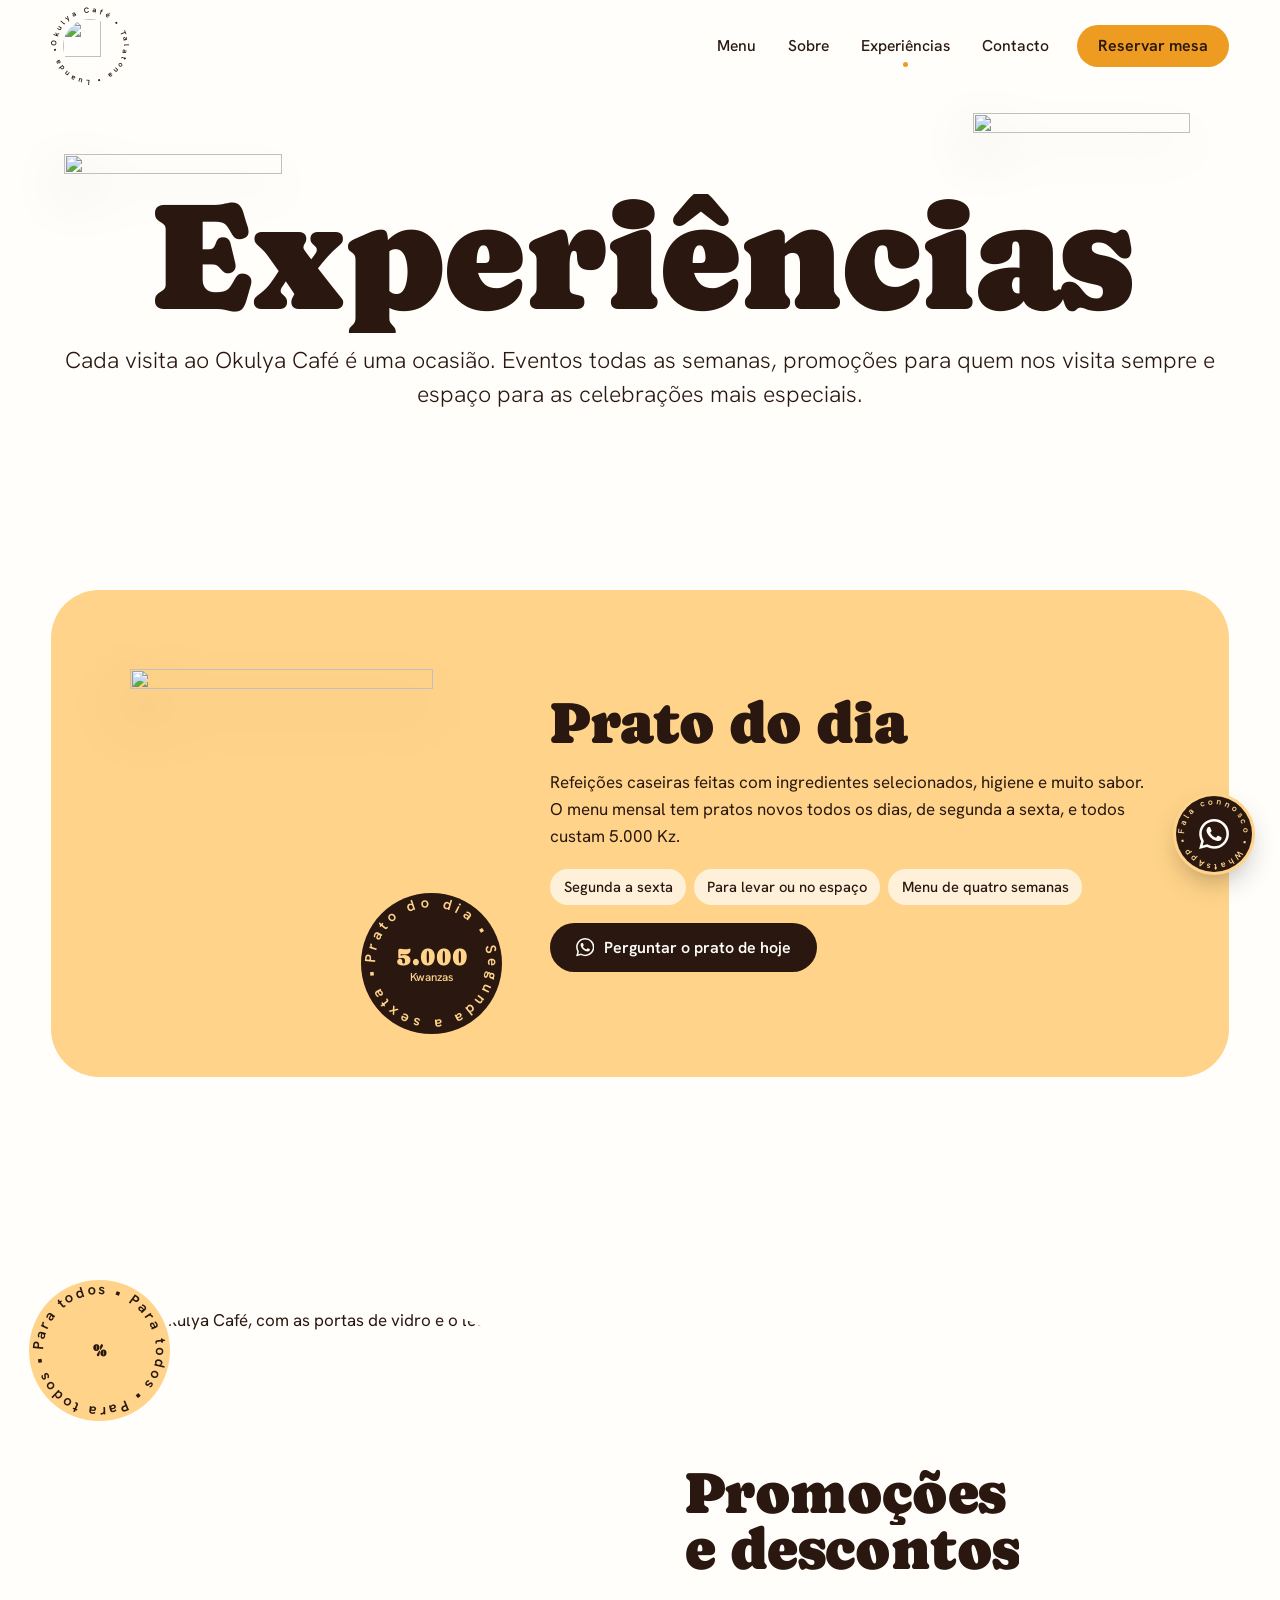
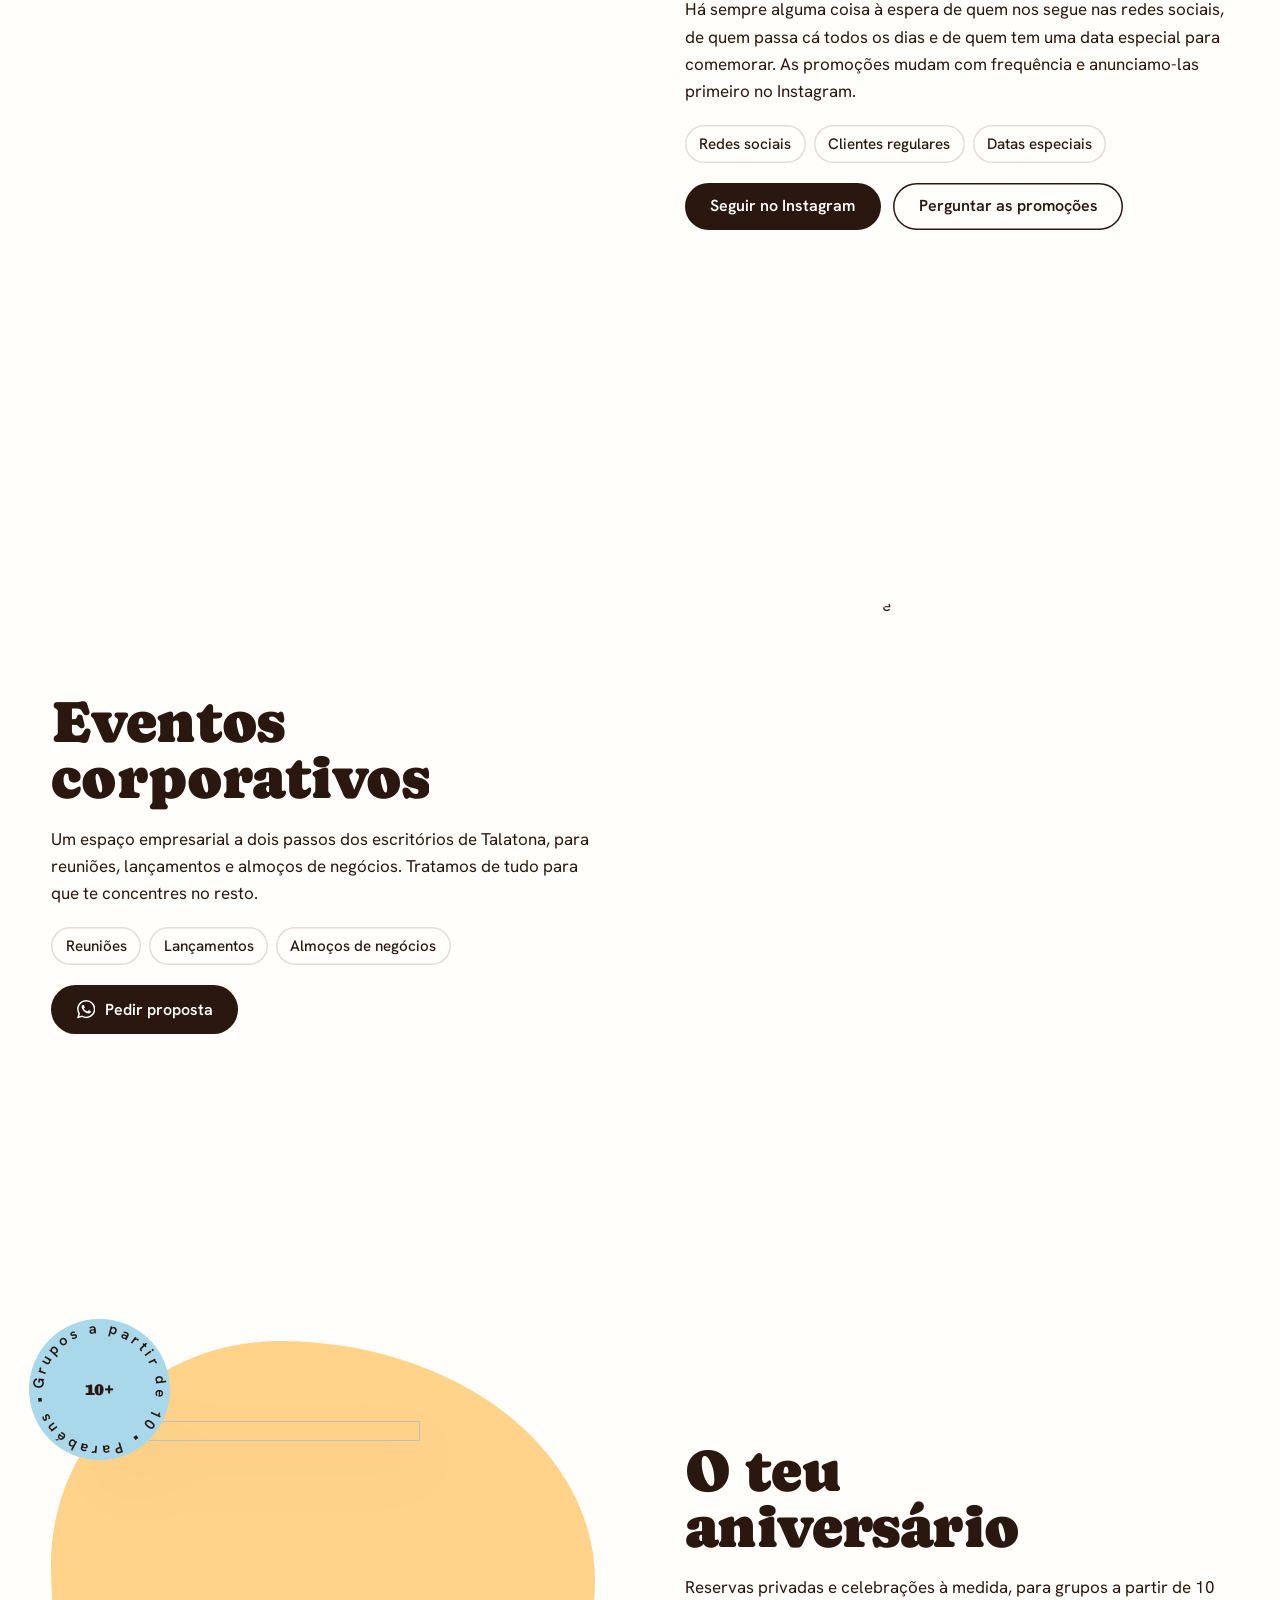
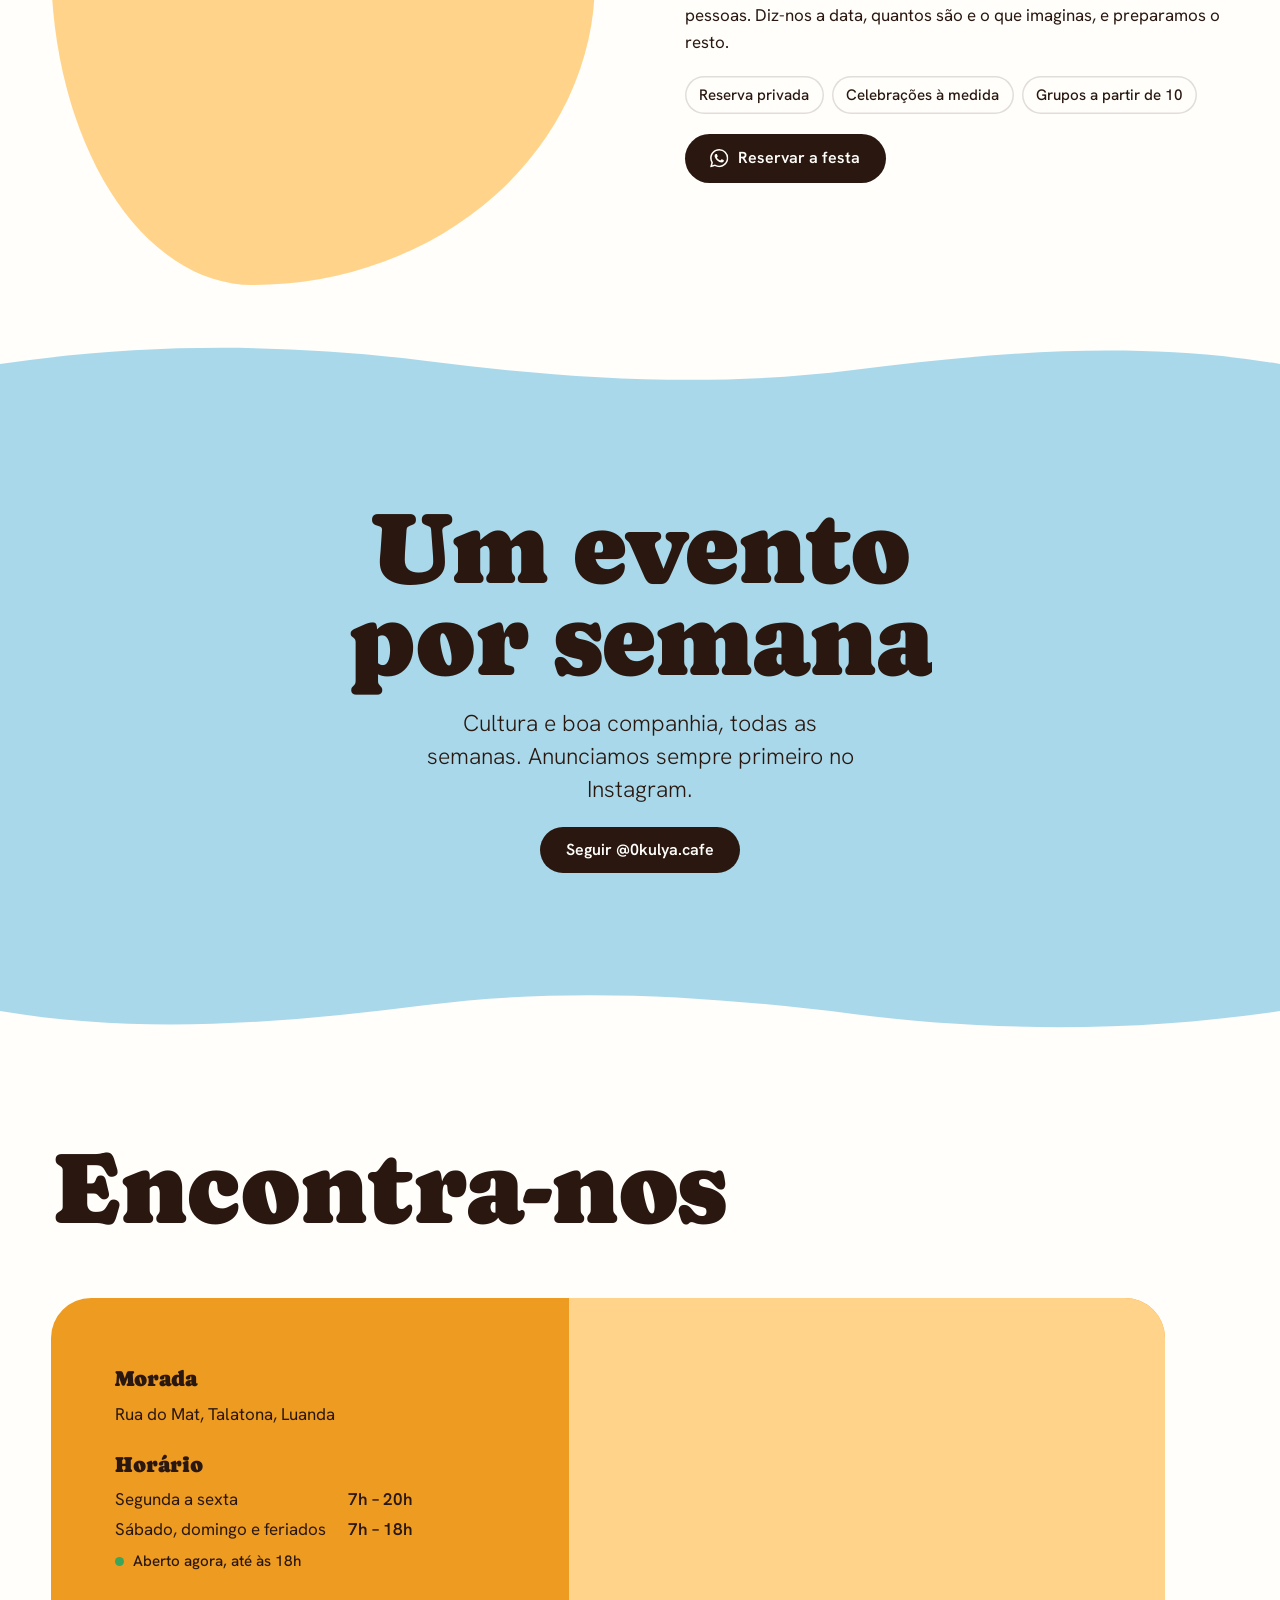
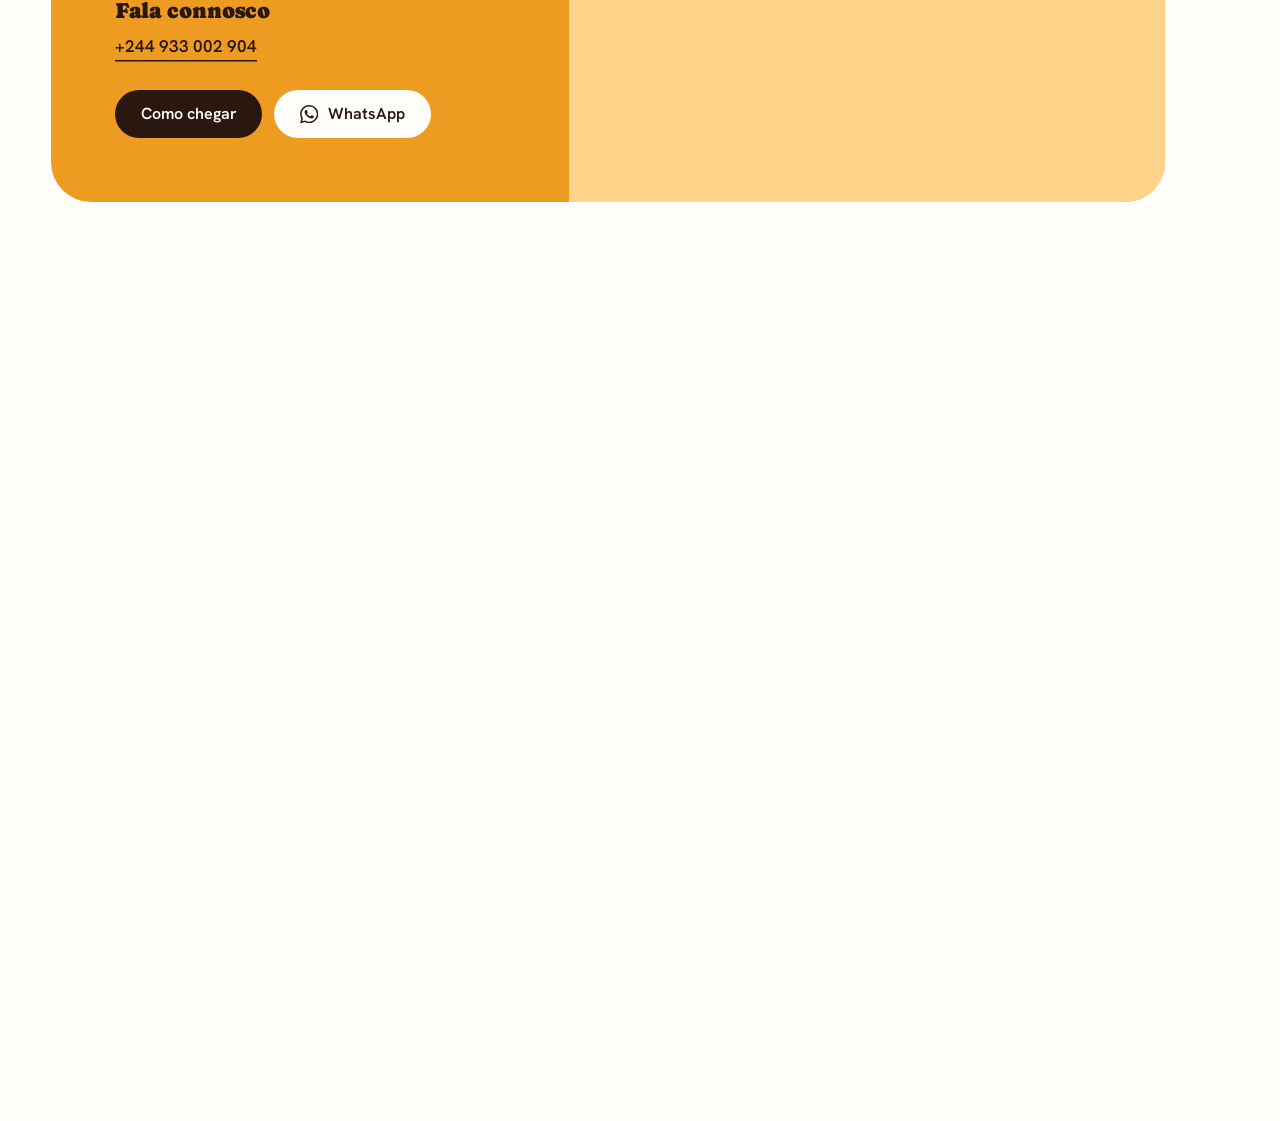
==== okulya/experiencias.html @ 881b5ea3 "Replace the menu with the client's monthly menu Four weeks, Monday to Friday, every dish at 5.000 Kz" ====
<!doctype html>
<html lang="pt-AO">
<head>
  <meta charset="utf-8">
  <meta name="viewport" content="width=device-width, initial-scale=1, viewport-fit=cover">
  <title>Experiências no Okulya Café</title>
  <meta name="description" content="Prato do dia a 5.000 Kz, promoções, eventos corporativos e aniversários para grupos a partir de 10 pessoas no Okulya Café, em Talatona.">
  <meta name="theme-color" content="#EE9B22">
  <meta property="og:type" content="website">
  <meta property="og:title" content="Experiências no Okulya Café">
  <meta property="og:description" content="Prato do dia a 5.000 Kz, promoções, eventos corporativos e aniversários para grupos a partir de 10 pessoas no Okulya Café, em Talatona.">
  <meta property="og:image" content="https://innoweb.agency/okulya/assets/img/logo.webp">
  <link rel="icon" type="image/png" href="/okulya/favicon.png">
  <link rel="apple-touch-icon" href="/okulya/apple-touch-icon.png">
  <link rel="preconnect" href="https://fonts.googleapis.com">
  <link rel="preconnect" href="https://fonts.gstatic.com" crossorigin>
  <link href="https://fonts.googleapis.com/css2?family=Caprasimo&family=Hanken+Grotesk:ital,wght@0,300;0,400;0,500;0,600;1,400&display=swap" rel="stylesheet">
  <link rel="stylesheet" href="/okulya/assets/css/style.css">
  <script>document.documentElement.classList.add('js', 'is-entering');</script>
</head>
<body data-page="experiencias">
  <a class="skip-link" href="#conteudo">Saltar para o conteúdo</a>

  <div class="pt" aria-hidden="true"><img src="/okulya/assets/img/logo.webp" alt="" width="170" height="170"></div>

  <header class="site-header">
    <a class="brand" href="/okulya" aria-label="Okulya Café, página inicial">
      <svg viewBox="0 0 100 100" aria-hidden="true"><defs><path id="ring-brand" d="M50,50 m-43,0 a43,43 0 1,1 86,0 a43,43 0 1,1 -86,0"/></defs><text><textPath href="#ring-brand" textLength="268">Okulya Café • Talatona • Luanda •</textPath></text></svg>
      <img src="/okulya/assets/img/logo.webp" alt="" width="56" height="56">
    </a>
    <nav class="nav" aria-label="Principal">
      <a href="/okulya/menu.html">Menu</a>
      <a href="/okulya/sobre.html">Sobre</a>
      <a href="/okulya/experiencias.html" aria-current="page">Experiências</a>
      <a href="#contacto">Contacto</a>
      <a class="btn btn--ambar" href="https://wa.me/244933002904?text=Ol%C3%A1!%20Gostaria%20de%20reservar%20uma%20mesa%20no%20Okulya%20Caf%C3%A9." target="_blank" rel="noopener">Reservar mesa</a>
    </nav>
    <button class="menu-toggle" type="button" aria-expanded="false" aria-controls="mobile-menu"><span></span><b class="visually-hidden">Abrir menu</b></button>
  </header>

  <div class="mobile-menu" id="mobile-menu">
    <div class="mobile-menu__blob" aria-hidden="true"></div>
    <ul>
      <li><a class="mm-link" href="/okulya/menu.html">Menu</a></li>
      <li><a class="mm-link" href="/okulya/sobre.html">Sobre</a></li>
      <li><a class="mm-link" href="/okulya/experiencias.html" aria-current="page">Experiências</a></li>
      <li><a class="mm-link" href="#contacto">Contacto</a></li>
    </ul>
    <div class="mobile-menu__foot">
      <p>Rua do Mat, Talatona, Luanda</p>
      <p><span class="status" data-status>Aberto todos os dias a partir das 7h</span></p>
      <p><a class="btn" href="https://wa.me/244933002904?text=Ol%C3%A1!%20Gostaria%20de%20reservar%20uma%20mesa%20no%20Okulya%20Caf%C3%A9." target="_blank" rel="noopener">Reservar mesa</a></p>
    </div>
  </div>

  <main id="conteudo">

    <section class="page-hero" aria-labelledby="page-title">
      <img class="page-hero__plate" src="/okulya/assets/img/plate-1.webp" alt="" width="800" height="777" style="left: 5%; top: 30%;">
      <img class="page-hero__plate" src="/okulya/assets/img/plate-4.webp" alt="" width="800" height="761" style="right: 7%; top: 22%;">
      <h1 class="display-xl display-xl--long" id="page-title" data-rise><span class="line-mask"><span>Experiências</span></span></h1>
      <p class="lede" data-hero-item>Cada visita ao Okulya Café é uma ocasião. Eventos todas as semanas, promoções para quem nos visita sempre e espaço para as celebrações mais especiais.</p>
    </section>

    <section class="exp-feature" aria-labelledby="t-prato">
      <div class="wrap">
        <article class="prato" style="margin-bottom: 0">
          <div class="prato__visual">
            <img src="/okulya/assets/img/plate-3.webp" alt="" width="800" height="735" loading="lazy">
            <div class="sticker prato__price" data-pop>
              <svg class="ring" viewBox="0 0 100 100" aria-hidden="true"><defs><path id="ring-prato2" d="M50,50 m-40,0 a40,40 0 1,1 80,0 a40,40 0 1,1 -80,0"/></defs><text><textPath href="#ring-prato2" textLength="248">Prato do dia • Segunda a sexta •</textPath></text></svg>
              <span class="sticker__core">5.000<small>Kwanzas</small></span>
            </div>
          </div>
          <div class="prato__copy">
            <h2 class="display-m" id="t-prato">Prato do dia</h2>
            <p class="prose">Refeições caseiras feitas com ingredientes selecionados, higiene e muito sabor. O menu mensal tem pratos novos todos os dias, de segunda a sexta, e todos custam 5.000 Kz.</p>
            <ul class="prato__facts">
              <li>Segunda a sexta</li>
              <li>Para levar ou no espaço</li>
              <li>Menu de quatro semanas</li>
            </ul>
            <a class="btn" href="https://wa.me/244933002904?text=Ol%C3%A1!%20Qual%20%C3%A9%20o%20prato%20do%20dia%20hoje%3F" target="_blank" rel="noopener">
              <svg viewBox="0 0 24 24" aria-hidden="true" fill="currentColor"><use href="#i-wa"/></svg>
              Perguntar o prato de hoje
            </a>
          </div>
        </article>
      </div>
    </section>

    <div class="wrap">
      <div class="exp-rows">
        <section class="exp-row" id="promocoes" aria-labelledby="t-promo">
          <div class="exp-row__media">
            <div class="shape"><img src="/okulya/assets/img/day-open.webp" alt="Entrada do Okulya Café, com as portas de vidro e o letreiro" width="720" height="1280" loading="lazy"></div>
            <div class="sticker" data-pop>
              <svg class="ring" viewBox="0 0 100 100" aria-hidden="true"><defs><path id="ring-e1" d="M50,50 m-40,0 a40,40 0 1,1 80,0 a40,40 0 1,1 -80,0"/></defs><text><textPath href="#ring-e1" textLength="248">Para todos • Para todos • Para todos •</textPath></text></svg>
              <span class="sticker__core">%</span>
            </div>
          </div>
          <div class="exp-row__copy">
            <h2 class="display-m" id="t-promo" data-rise><span class="line-mask"><span>Promoções</span></span><span class="line-mask"><span>e descontos</span></span></h2>
            <p class="prose">Há sempre alguma coisa à espera de quem nos segue nas redes sociais, de quem passa cá todos os dias e de quem tem uma data especial para comemorar. As promoções mudam com frequência e anunciamo-las primeiro no Instagram.</p>
            <ul class="chips">
              <li>Redes sociais</li>
              <li>Clientes regulares</li>
              <li>Datas especiais</li>
            </ul>
            <div class="hero__actions">
              <a class="btn" href="https://www.instagram.com/0kulya.cafe/" target="_blank" rel="noopener">Seguir no Instagram</a>
              <a class="btn btn--line" href="https://wa.me/244933002904?text=Ol%C3%A1!%20Que%20promo%C3%A7%C3%B5es%20t%C3%AAm%20esta%20semana%3F" target="_blank" rel="noopener">Perguntar as promoções</a>
            </div>
          </div>
        </section>

        <section class="exp-row" id="corporativos" aria-labelledby="t-corp">
          <div class="exp-row__media">
            <div class="shape"><img src="/okulya/assets/img/parede-okulya.webp" alt="A parede do Okulya Café" width="1920" height="1080" loading="lazy"></div>
          </div>
          <div class="exp-row__copy">
            <h2 class="display-m" id="t-corp" data-rise><span class="line-mask"><span>Eventos</span></span><span class="line-mask"><span>corporativos</span></span></h2>
            <p class="prose">Um espaço empresarial a dois passos dos escritórios de Talatona, para reuniões, lançamentos e almoços de negócios. Tratamos de tudo para que te concentres no resto.</p>
            <ul class="chips">
              <li>Reuniões</li>
              <li>Lançamentos</li>
              <li>Almoços de negócios</li>
            </ul>
            <a class="btn" href="https://wa.me/244933002904?text=Ol%C3%A1!%20Gostaria%20de%20pedir%20uma%20proposta%20para%20um%20evento%20corporativo%20no%20Okulya%20Caf%C3%A9." target="_blank" rel="noopener">
              <svg viewBox="0 0 24 24" aria-hidden="true" fill="currentColor"><use href="#i-wa"/></svg>
              Pedir proposta
            </a>
          </div>
        </section>

        <section class="exp-row" id="aniversarios" aria-labelledby="t-aniv">
          <div class="exp-row__media">
            <div class="shape shape--plate"><img src="/okulya/assets/img/plate-4.webp" alt="" width="800" height="761" loading="lazy"></div>
            <div class="sticker" data-pop style="--bg: var(--ceu)">
              <svg class="ring" viewBox="0 0 100 100" aria-hidden="true"><defs><path id="ring-e3" d="M50,50 m-40,0 a40,40 0 1,1 80,0 a40,40 0 1,1 -80,0"/></defs><text><textPath href="#ring-e3" textLength="248">Grupos a partir de 10 • Parabéns •</textPath></text></svg>
              <span class="sticker__core">10+</span>
            </div>
          </div>
          <div class="exp-row__copy">
            <h2 class="display-m" id="t-aniv" data-rise><span class="line-mask"><span>O teu</span></span><span class="line-mask"><span>aniversário</span></span></h2>
            <p class="prose">Reservas privadas e celebrações à medida, para grupos a partir de 10 pessoas. Diz-nos a data, quantos são e o que imaginas, e preparamos o resto.</p>
            <ul class="chips">
              <li>Reserva privada</li>
              <li>Celebrações à medida</li>
              <li>Grupos a partir de 10</li>
            </ul>
            <a class="btn" href="https://wa.me/244933002904?text=Ol%C3%A1!%20Gostaria%20de%20celebrar%20o%20meu%20anivers%C3%A1rio%20no%20Okulya%20Caf%C3%A9." target="_blank" rel="noopener">
              <svg viewBox="0 0 24 24" aria-hidden="true" fill="currentColor"><use href="#i-wa"/></svg>
              Reservar a festa
            </a>
          </div>
        </section>
      </div>
    </div>

    <section class="weekly wavy" aria-labelledby="t-weekly">
      <div class="wrap">
        <h2 class="display-l" id="t-weekly" data-rise><span class="line-mask"><span>Um evento</span></span><span class="line-mask"><span>por semana</span></span></h2>
        <p class="lede">Cultura e boa companhia, todas as semanas. Anunciamos sempre primeiro no Instagram.</p>
        <a class="btn" href="https://www.instagram.com/0kulya.cafe/" target="_blank" rel="noopener">Seguir @0kulya.cafe</a>
      </div>
    </section>

    <!-- ============ VISIT ============ -->
    <section class="visit" id="contacto" aria-labelledby="visit-title">
      <div class="wrap">
        <h2 class="display-l" id="visit-title" data-rise style="margin-bottom: clamp(32px, 5vw, 64px)"><span class="line-mask"><span>Encontra-nos</span></span></h2>
        <div class="visit__card">
          <div class="visit__info">
            <dl>
              <div>
                <dt>Morada</dt>
                <dd>Rua do Mat, Talatona, Luanda</dd>
              </div>
              <div>
                <dt>Horário</dt>
                <dd class="hours"><span>Segunda a sexta</span><span>7h – 20h</span><span>Sábado, domingo e feriados</span><span>7h – 18h</span></dd>
                <dd><span class="status" data-status>Aberto todos os dias a partir das 7h</span></dd>
              </div>
              <div>
                <dt>Fala connosco</dt>
                <dd><a class="link" href="tel:+244933002904">+244 933 002 904</a></dd>
              </div>
            </dl>
            <div class="visit__actions">
              <a class="btn" href="https://www.google.com/maps/dir/?api=1&amp;destination=-8.9171841,13.1995378" target="_blank" rel="noopener">Como chegar</a>
              <a class="btn btn--light" href="https://wa.me/244933002904?text=Ol%C3%A1!%20Gostaria%20de%20saber%20mais%20sobre%20o%20Okulya%20Caf%C3%A9." target="_blank" rel="noopener">
                <svg viewBox="0 0 24 24" aria-hidden="true" fill="currentColor"><use href="#i-wa"/></svg>
                WhatsApp
              </a>
            </div>
          </div>
          <div class="visit__map">
            <iframe title="Mapa com a localização do Okulya Café em Talatona" src="https://maps.google.com/maps?q=-8.9171841,13.1995378&amp;z=16&amp;output=embed" loading="lazy" referrerpolicy="no-referrer-when-downgrade"></iframe>
          </div>
          <a class="visit__tab" href="https://www.google.com/maps/dir/?api=1&amp;destination=-8.9171841,13.1995378" target="_blank" rel="noopener">Como chegar</a>
        </div>
      </div>
    </section>

  </main>

  <footer class="site-footer">
    <div class="wrap">
      <div class="footer__grid">
        <h2>Passa hoje por cá.</h2>
        <div>
          <h3>Visita</h3>
          <ul>
            <li>Rua do Mat, Talatona, Luanda</li>
            <li>Seg. a sex. 7h – 20h</li>
            <li>Sáb., dom. e feriados 7h – 18h</li>
          </ul>
        </div>
        <div>
          <h3>Fala connosco</h3>
          <ul>
            <li><a href="https://wa.me/244933002904" target="_blank" rel="noopener">WhatsApp</a></li>
            <li><a href="tel:+244933002904">+244 933 002 904</a></li>
          </ul>
        </div>
        <div>
          <h3>Segue</h3>
          <ul>
            <li><a href="https://www.instagram.com/0kulya.cafe/" target="_blank" rel="noopener">Instagram</a></li>
            <li><a href="https://www.facebook.com/profile.php?id=100083340589429" target="_blank" rel="noopener">Facebook</a></li>
            <li><a href="https://www.tiktok.com/@0kulya.cafe" target="_blank" rel="noopener">TikTok</a></li>
            <li><a href="https://www.linkedin.com/company/okulya" target="_blank" rel="noopener">LinkedIn</a></li>
            <li><a href="https://www.tripadvisor.co.uk/Restaurant_Review-g293763-d33320831-Reviews-Okulya_Cafe-Luanda_Luanda_Province.html" target="_blank" rel="noopener">TripAdvisor</a></li>
          </ul>
        </div>
      </div>
      <div class="footer__legal">
        <span>© <span data-year>2026</span> Okulya Café, Talatona, Luanda</span>
        <a class="footer__credit" href="https://innoweb.agency" target="_blank" rel="noopener">Made by Innoweb Agency Solutions</a>
        <span class="footer__links"><a href="/okulya/menu.html">Menu</a><a href="/okulya/sobre.html">Sobre</a><a href="/okulya/experiencias.html">Experiências</a></span>
      </div>
    </div>
    <p class="footer__word" aria-hidden="true">okulya</p>
  </footer>

  <a class="sticker wa" href="https://wa.me/244933002904?text=Ol%C3%A1!%20Gostaria%20de%20saber%20mais%20sobre%20o%20Okulya%20Caf%C3%A9." target="_blank" rel="noopener" aria-label="Fala connosco no WhatsApp">
    <svg class="ring" viewBox="0 0 100 100" aria-hidden="true"><defs><path id="ring-wa" d="M50,50 m-39,0 a39,39 0 1,1 78,0 a39,39 0 1,1 -78,0"/></defs><text><textPath href="#ring-wa" textLength="240">Fala connosco • WhatsApp •</textPath></text></svg>
    <svg class="wa__icon" viewBox="0 0 24 24" aria-hidden="true"><use href="#i-wa"/></svg>
  </a>

  <svg width="0" height="0" style="position:absolute" aria-hidden="true">
    <symbol id="i-wa" viewBox="0 0 24 24"><path d="M17.472 14.382c-.297-.149-1.758-.867-2.03-.967-.273-.099-.471-.148-.67.15-.197.297-.767.966-.94 1.164-.173.199-.347.223-.644.075-.297-.15-1.255-.463-2.39-1.475-.883-.788-1.48-1.761-1.653-2.059-.173-.297-.018-.458.13-.606.134-.133.298-.347.446-.52.149-.174.198-.298.298-.497.099-.198.05-.371-.025-.52-.075-.149-.669-1.612-.916-2.207-.242-.579-.487-.5-.669-.51-.173-.008-.371-.01-.57-.01-.198 0-.52.074-.792.372-.272.297-1.04 1.016-1.04 2.479 0 1.462 1.065 2.875 1.213 3.074.149.198 2.096 3.2 5.077 4.487.709.306 1.262.489 1.694.625.712.227 1.36.195 1.871.118.571-.085 1.758-.719 2.006-1.413.248-.694.248-1.289.173-1.413-.074-.124-.272-.198-.57-.347m-5.421 7.403h-.004a9.87 9.87 0 0 1-5.031-1.378l-.361-.214-3.741.982.998-3.648-.235-.374a9.86 9.86 0 0 1-1.51-5.26c.001-5.45 4.436-9.884 9.888-9.884 2.64 0 5.122 1.03 6.988 2.898a9.825 9.825 0 0 1 2.893 6.994c-.003 5.45-4.437 9.884-9.885 9.884m8.413-18.297A11.815 11.815 0 0 0 12.05 0C5.495 0 .16 5.335.157 11.892c0 2.096.547 4.142 1.588 5.945L.057 24l6.305-1.654a11.882 11.882 0 0 0 5.683 1.448h.005c6.554 0 11.89-5.335 11.893-11.893a11.821 11.821 0 0 0-3.48-8.413z"/></symbol>
  </svg>

  <script src="/okulya/assets/vendor/gsap.min.js" defer></script>
  <script src="/okulya/assets/vendor/ScrollTrigger.min.js" defer></script>
  <script src="/okulya/assets/js/main.js" defer></script>
</body>
</html>
---- okulya/assets/css/style.css ----
/* ==========================================================================
   Okulya Café
   Base: calm, white, airy (the elegant half).
   Loud moments are confined to stickers, the menu marquee and the Instagram fan.
   ========================================================================== */

:root {
  --cal: #FFFEFB;         /* whitewash walls */
  --cafe: #2A1810;        /* espresso, logo lettering */
  --cafe-soft: #5E4A3B;   /* secondary text */
  --ambar: #EE9B22;       /* the logo swoosh */
  --mel: #FFD48A;         /* honey */
  --ceu: #A9D8EA;         /* Luanda sky, the café's window frames */
  --line: rgba(42, 24, 16, .14);

  --font-display: "Caprasimo", "Cooper Black", Georgia, serif;
  --font-body: "Hanken Grotesk", system-ui, -apple-system, "Segoe UI", sans-serif;

  --ease: cubic-bezier(.22, 1, .36, 1);
  --ease-back: cubic-bezier(.34, 1.56, .64, 1);

  --gutter: clamp(16px, 4vw, 56px);
  --max: 1320px;
  --header-h: 92px;

  --scallop: polygon(100.0% 50.0%,98.9% 52.7%,96.2% 55.2%,93.4% 57.4%,91.9% 59.6%,92.3% 62.2%,93.9% 65.4%,95.2% 68.7%,95.0% 71.7%,92.9% 73.7%,89.4% 74.7%,85.9% 75.5%,83.6% 76.8%,82.8% 79.3%,82.9% 82.9%,82.6% 86.5%,81.2% 89.1%,78.3% 89.9%,74.7% 89.4%,71.3% 88.5%,68.7% 88.7%,66.8% 90.7%,65.4% 93.9%,63.6% 97.1%,61.1% 98.7%,58.2% 98.3%,55.2% 96.2%,52.5% 94.0%,50.0% 93.0%,47.5% 94.0%,44.8% 96.2%,41.8% 98.3%,38.9% 98.7%,36.4% 97.1%,34.6% 93.9%,33.2% 90.7%,31.3% 88.7%,28.7% 88.5%,25.3% 89.4%,21.7% 89.9%,18.8% 89.1%,17.4% 86.5%,17.1% 82.9%,17.2% 79.3%,16.4% 76.8%,14.1% 75.5%,10.6% 74.7%,7.1% 73.7%,5.0% 71.7%,4.8% 68.7%,6.1% 65.4%,7.7% 62.2%,8.1% 59.6%,6.6% 57.4%,3.8% 55.2%,1.1% 52.7%,0.0% 50.0%,1.1% 47.3%,3.8% 44.8%,6.6% 42.6%,8.1% 40.4%,7.7% 37.8%,6.1% 34.6%,4.8% 31.3%,5.0% 28.3%,7.1% 26.3%,10.6% 25.3%,14.1% 24.5%,16.4% 23.2%,17.2% 20.7%,17.1% 17.1%,17.4% 13.5%,18.8% 10.9%,21.7% 10.1%,25.3% 10.6%,28.7% 11.5%,31.3% 11.3%,33.2% 9.3%,34.6% 6.1%,36.4% 2.9%,38.9% 1.3%,41.8% 1.7%,44.8% 3.8%,47.5% 6.0%,50.0% 7.0%,52.5% 6.0%,55.2% 3.8%,58.2% 1.7%,61.1% 1.3%,63.6% 2.9%,65.4% 6.1%,66.8% 9.3%,68.7% 11.3%,71.3% 11.5%,74.7% 10.6%,78.3% 10.1%,81.2% 10.9%,82.6% 13.5%,82.9% 17.1%,82.8% 20.7%,83.6% 23.2%,85.9% 24.5%,89.4% 25.3%,92.9% 26.3%,95.0% 28.3%,95.2% 31.3%,93.9% 34.6%,92.3% 37.8%,91.9% 40.4%,93.4% 42.6%,96.2% 44.8%,98.9% 47.3%);
  --wave: url("data:image/svg+xml,%3Csvg xmlns='http://www.w3.org/2000/svg' viewBox='0 0 1440 64' preserveAspectRatio='none'%3E%3Cpath d='M0 32C160 4 320 4 480 28s320 36 480 12 320-40 480-8V64H0Z'/%3E%3C/svg%3E");
}

/* ---------- reset ---------- */
*, *::before, *::after { box-sizing: border-box; }
html { -webkit-text-size-adjust: 100%; text-size-adjust: 100%; }
body {
  margin: 0;
  background: var(--cal);
  color: var(--cafe);
  font-family: var(--font-body);
  font-size: 1.0625rem;
  line-height: 1.6;
  -webkit-font-smoothing: antialiased;
  overflow-x: clip;
}
img, svg, video, iframe { display: block; max-width: 100%; }
img { height: auto; }
a { color: inherit; }
button { font: inherit; color: inherit; background: none; border: 0; padding: 0; cursor: pointer; }
h1, h2, h3, h4 { margin: 0; font-family: var(--font-display); font-weight: 400; line-height: 1; letter-spacing: -.01em; }
p { margin: 0; }
ul, ol { margin: 0; padding: 0; list-style: none; }
:focus-visible { outline: 3px solid var(--ambar); outline-offset: 3px; border-radius: 6px; }
.visually-hidden {
  position: absolute !important; width: 1px; height: 1px; padding: 0; margin: -1px;
  overflow: hidden; clip: rect(0 0 0 0); white-space: nowrap; border: 0;
}
.skip-link {
  position: fixed; left: 16px; top: -60px; z-index: 2000;
  background: var(--cafe); color: var(--cal); padding: 10px 16px; border-radius: 999px;
  text-decoration: none; transition: top .2s;
}
.skip-link:focus { top: 16px; }

.wrap { width: 100%; max-width: var(--max); margin-inline: auto; padding-inline: var(--gutter); }

/* ---------- type ---------- */
.display-xl { font-size: clamp(4.5rem, 15vw, 15rem); line-height: .82; }
.display-l  { font-size: clamp(3rem, 8vw, 7rem); line-height: .9; }
.display-m  { font-size: clamp(2.25rem, 4.6vw, 4rem); line-height: .95; }
.display-s  { font-size: clamp(1.6rem, 2.4vw, 2.1rem); line-height: 1.05; }
.lede { font-size: clamp(1.2rem, 1.8vw, 1.45rem); line-height: 1.45; font-weight: 300; max-width: 34ch; }
.muted { color: var(--cafe-soft); }
.prose { max-width: 60ch; }
.prose p + p { margin-top: 1em; }
.prose strong { font-weight: 600; }

/* Soquendo-style two-tone caption: a light line over a dark line */
.duo { display: grid; gap: .1em; font-size: clamp(1.35rem, 2vw, 1.75rem); line-height: 1.1; }
.duo .light { font-family: var(--font-body); font-weight: 300; color: rgba(42, 24, 16, .5); }
.duo .dark { font-family: var(--font-display); font-size: 1.7em; line-height: .95; }

/* split-line reveal: lines rise out of a mask */
.line-mask { display: block; overflow: hidden; padding-bottom: .08em; margin-bottom: -.08em; }
.line-mask > span { display: block; will-change: transform; }

/* ---------- buttons & links ---------- */
.btn {
  --bg: var(--cafe); --fg: var(--cal);
  display: inline-flex; align-items: center; gap: .6em;
  padding: .95em 1.6em; border-radius: 999px;
  background: var(--bg); color: var(--fg);
  font-weight: 600; font-size: 1rem; line-height: 1; text-decoration: none;
  transition: transform .35s var(--ease-back), background-color .25s, color .25s;
}
.btn:hover { transform: translateY(-2px) scale(1.03); }
.btn:active { transform: scale(.98); }
.btn svg { width: 1.15em; height: 1.15em; flex: none; }
.btn--ambar { --bg: var(--ambar); --fg: var(--cafe); }
.btn--line { --bg: transparent; --fg: var(--cafe); box-shadow: inset 0 0 0 1.5px currentColor; }
.btn--light { --bg: var(--cal); --fg: var(--cafe); }

.link {
  display: inline-flex; align-items: center; gap: .4em;
  font-weight: 600; text-decoration: none;
  background: linear-gradient(currentColor, currentColor) 0 100% / 100% 1.5px no-repeat;
  padding-bottom: 2px; transition: background-size .35s var(--ease);
}
.link:hover { background-size: 0 1.5px; background-position: 100% 100%; }

/* ---------- open-now status ---------- */
.status { display: inline-flex; align-items: center; gap: .55em; font-size: .95rem; font-weight: 500; }
.status::before {
  content: ""; width: .6em; height: .6em; border-radius: 50%; background: #9A8F86; flex: none;
}
.status.is-open::before { background: #3BA55C; box-shadow: 0 0 0 0 rgba(59, 165, 92, .5); animation: ping 2.2s infinite; }
@keyframes ping { 70% { box-shadow: 0 0 0 .6em rgba(59, 165, 92, 0); } 100% { box-shadow: 0 0 0 0 rgba(59, 165, 92, 0); } }

/* ==========================================================================
   Page transition (circle wipe in amber, the logo in the middle)
   ========================================================================== */
.pt {
  position: fixed; inset: 0; z-index: 1500; pointer-events: none;
  background: var(--ambar);
  display: grid; place-items: center;
  clip-path: circle(0% at var(--x, 50%) var(--y, 50%));
}
.pt img { width: clamp(110px, 16vw, 170px); border-radius: 50%; }
html.is-entering .pt { animation: pt-out .9s .25s var(--ease) both; }
html.is-entering .pt img { animation: pt-logo .9s .1s var(--ease) both; }
html.is-leaving .pt { pointer-events: all; clip-path: circle(150% at var(--x, 50%) var(--y, 50%)); transition: clip-path .7s cubic-bezier(.65, 0, .35, 1); }
@keyframes pt-out { from { clip-path: circle(150% at 50% 50%); } to { clip-path: circle(0% at 50% 50%); } }
@keyframes pt-logo { from { transform: scale(1); } to { transform: scale(.6) rotate(-20deg); opacity: 0; } }

/* ==========================================================================
   Custom cursor (Bon Bouquet's dot + ring)
   ========================================================================== */
.cursor { display: none; }
@media (hover: hover) and (pointer: fine) {
  html.has-cursor, html.has-cursor a, html.has-cursor button { cursor: none; }
  html.has-cursor iframe { cursor: auto; }
  .has-cursor .cursor { display: block; position: fixed; left: 0; top: 0; z-index: 1400; pointer-events: none; }
  .cursor__dot, .cursor__ring {
    position: fixed; left: 0; top: 0; border-radius: 50%; translate: -50% -50%;
  }
  .cursor__dot { width: 8px; height: 8px; background: var(--ambar); }
  .cursor__ring {
    width: 38px; height: 38px; border: 1.5px solid var(--ambar);
    display: grid; place-items: center;
    font-size: .8rem; font-weight: 600; color: var(--cafe);
    transition: width .35s var(--ease), height .35s var(--ease), background-color .3s, border-color .3s;
  }
  .cursor__ring span { opacity: 0; transition: opacity .2s; }
  .cursor.is-link .cursor__ring { width: 58px; height: 58px; background: rgba(238, 155, 34, .18); }
  .cursor.is-label .cursor__ring { width: 76px; height: 76px; background: var(--ambar); border-color: var(--ambar); }
  .cursor.is-label .cursor__ring span { opacity: 1; }
  .cursor.is-label .cursor__dot { opacity: 0; }
  .cursor.is-hidden { opacity: 0; }
}

/* ==========================================================================
   Header
   ========================================================================== */
.site-header {
  position: fixed; inset: 0 0 auto; z-index: 100;
  height: var(--header-h);
  display: flex; align-items: center; justify-content: space-between; gap: 24px;
  padding-inline: var(--gutter);
  transition: transform .55s var(--ease), background-color .35s, height .35s var(--ease);
}
.site-header.is-scrolled {
  --header-h: 74px;
  background: rgba(255, 254, 251, .97);
  box-shadow: 0 1px 0 var(--line);
}
.site-header.is-hidden { transform: translateY(-105%); }

/* logo with a rotating ring of text, like Bon Bouquet's badge */
.brand { position: relative; display: block; width: 78px; height: 78px; flex: none; transition: width .35s var(--ease), height .35s var(--ease); }
.is-scrolled .brand { width: 62px; height: 62px; }
.brand img { position: absolute; inset: 15%; width: 70%; height: 70%; border-radius: 50%; }
.brand svg { position: absolute; inset: 0; width: 100%; height: 100%; animation: spin 22s linear infinite; }
.brand text { font: 600 9.6px var(--font-body); letter-spacing: .14em; fill: var(--cafe); }
@keyframes spin { to { transform: rotate(360deg); } }

.nav { display: flex; align-items: center; gap: 4px; }
.nav a:not(.btn) {
  position: relative; padding: 10px 14px; border-radius: 999px;
  font-weight: 500; font-size: .98rem; text-decoration: none;
  transition: background-color .25s;
}
.nav a:not(.btn):hover { background: rgba(255, 212, 138, .55); }
.nav a[aria-current="page"]::after {
  content: ""; position: absolute; left: 50%; bottom: 2px; width: 5px; height: 5px; margin-left: -2.5px;
  border-radius: 50%; background: var(--ambar);
}
.nav .btn { margin-left: 10px; padding: .8em 1.3em; }

.menu-toggle {
  display: none; width: 54px; height: 54px; border-radius: 50%;
  background: var(--ambar); place-items: center; position: relative; z-index: 2;
  transition: transform .4s var(--ease-back);
}
.menu-toggle:hover { transform: rotate(-12deg) scale(1.05); }
.menu-toggle span, .menu-toggle span::before {
  display: block; width: 22px; height: 2px; background: var(--cafe); border-radius: 2px;
  transition: transform .4s var(--ease);
}
.menu-toggle span { position: relative; transform: translateY(-4px); }
.menu-toggle span::before { content: ""; position: absolute; top: 8px; }
.menu-open .menu-toggle span { transform: translateY(0) rotate(45deg); }
.menu-open .menu-toggle span::before { transform: translateY(-8px) rotate(-90deg); }

/* full-screen mobile menu */
.mobile-menu {
  position: fixed; inset: 0; z-index: 90; overflow: hidden;
  background: var(--ambar);
  display: flex; flex-direction: column; justify-content: center;
  padding: calc(var(--header-h) + 10px) var(--gutter) 32px;
  clip-path: circle(0% at calc(100% - 50px) 46px);
  transition: clip-path .7s cubic-bezier(.65, 0, .35, 1);
  visibility: hidden;
}
.menu-open .mobile-menu { clip-path: circle(150% at calc(100% - 50px) 46px); visibility: visible; }
.mobile-menu ul { display: grid; gap: 4px; }
.mobile-menu li { overflow: hidden; }
.mobile-menu a.mm-link {
  display: block; font-family: var(--font-display); font-size: clamp(3rem, 14vw, 5rem); line-height: 1.05;
  text-decoration: none; transform: translateY(110%);
  transition: transform .6s var(--ease);
}
.menu-open .mobile-menu a.mm-link { transform: none; }
.menu-open .mobile-menu li:nth-child(2) a { transition-delay: .06s; }
.menu-open .mobile-menu li:nth-child(3) a { transition-delay: .12s; }
.menu-open .mobile-menu li:nth-child(4) a { transition-delay: .18s; }
.mobile-menu__foot { margin-top: auto; display: grid; gap: 14px; font-size: 1rem; }
.mobile-menu__blob {
  position: absolute; z-index: -1; right: -30vw; bottom: -10vh; width: 90vw; aspect-ratio: 1;
  background: var(--mel); border-radius: 42% 58% 63% 37% / 41% 44% 56% 59%;
  animation: blob 40s linear infinite;
}

@media (max-width: 960px) {
  :root { --header-h: 78px; }
  .site-header.is-scrolled { --header-h: 68px; }
  .brand { width: 64px; height: 64px; }
  .is-scrolled .brand { width: 54px; height: 54px; }
  .nav { display: none; }
  .menu-toggle { display: grid; }
  .menu-open .site-header { background: transparent; box-shadow: none; transform: none; }
}

/* ==========================================================================
   Shared shapes
   ========================================================================== */
/* the organic shape slowly turns and breathes; transform only, so the GPU
   handles it (animating the border-radius repainted it on every frame) */
@keyframes blob {
  0%   { transform: rotate(0deg) scale(1); }
  50%  { transform: rotate(180deg) scale(1.04); }
  100% { transform: rotate(360deg) scale(1); }
}
.scallop { clip-path: var(--scallop); }

/* rotating text ring sticker */
.sticker {
  position: relative; display: grid; place-items: center;
  width: var(--size, 150px); aspect-ratio: 1; border-radius: 50%;
  background: var(--bg, var(--mel)); color: var(--fg, var(--cafe));
  text-align: center; text-decoration: none;
}
.sticker svg.ring { position: absolute; inset: 0; width: 100%; height: 100%; animation: spin 16s linear infinite; }
.sticker svg.ring text { font: 600 10.5px var(--font-body); letter-spacing: .16em; fill: currentColor; }
.sticker__core { position: relative; font-family: var(--font-display); line-height: .95; }

/* wavy section edges (mask so any background colour works) */
.wavy { position: relative; }
.wavy::before, .wavy::after {
  content: ""; position: absolute; left: 0; right: 0; height: 48px;
  background: inherit;
  -webkit-mask: var(--wave) center / 100% 100% no-repeat; mask: var(--wave) center / 100% 100% no-repeat;
  pointer-events: none;
}
.wavy::before { bottom: calc(100% - 1px); }
.wavy::after { top: calc(100% - 1px); transform: scaleY(-1) scaleX(-1); }
.wavy.wavy--top-only::after { display: none; }

/* ==========================================================================
   HOME: hero
   ========================================================================== */
.hero {
  position: relative; min-height: 100svh;
  display: grid; grid-template-columns: 1fr 1fr; align-items: center; gap: clamp(24px, 4vw, 72px);
  /* full-bleed box (the photo must be able to fill the screen), content capped at 1500px */
  padding: calc(var(--header-h) + 24px) max(var(--gutter), calc(50% - 750px)) 88px;
}
.hero__stage { position: relative; z-index: 1; aspect-ratio: 1; width: min(100%, 640px); justify-self: center; }
.hero__blob {
  position: absolute; inset: 6%;
}
/* the shape turns on its own layer, so the entrance tween on .hero__blob doesn't fight it */
.hero__blob::before {
  content: ""; position: absolute; inset: 0;
  background: var(--ambar);
  border-radius: 42% 58% 63% 37% / 41% 44% 56% 59%;
  animation: blob 36s linear infinite; will-change: transform;
}
.hero__plates { position: absolute; inset: 0; will-change: transform; }
.hero__plate {
  position: absolute; inset: 9%; width: 82%; height: 82%; object-fit: contain;
  filter: drop-shadow(0 30px 40px rgba(42, 24, 16, .28));
  opacity: 0; will-change: transform, opacity;
}
.hero__plate.is-active { opacity: 1; }
.hero__sticker { position: absolute; right: -2%; top: 2%; --size: clamp(104px, 11vw, 150px); --bg: var(--ceu); }
.hero__sticker .sticker__core { font-size: clamp(1.3rem, 1.7vw, 1.7rem); }
.hero__dots { position: absolute; left: 50%; bottom: -34px; translate: -50% 0; display: flex; gap: 10px; }
.hero__dots button { width: 10px; height: 10px; border-radius: 50%; background: var(--line); transition: background-color .3s, transform .3s; }
.hero__dots button[aria-current="true"] { background: var(--cafe); transform: scale(1.3); }

.hero__copy { position: relative; z-index: 1; display: grid; justify-items: start; gap: 22px; }

/* "okulya" on one line. The "o" is a circle with a photo in it. */
.hero__word {
  position: relative; z-index: 0;
  display: flex; align-items: baseline; white-space: nowrap;
  font-size: clamp(4.5rem, min(12.6vw, 22svh), 13rem); line-height: .8;
  letter-spacing: -.02em; padding-top: .64em; margin-bottom: .05em; /* headroom for the swoosh */
}
.hero__o {
  position: relative; display: inline-block; flex: none;
  width: .62em; height: .62em; margin-right: .04em; border-radius: 50%;
  align-self: flex-end; margin-bottom: .1em;
}
.hero__o-img { width: 100%; height: 100%; object-fit: cover; border-radius: 50%; }
.hero__letters { display: flex; }
.hero__l { display: inline-block; overflow: hidden; padding-bottom: .14em; margin-bottom: -.14em; }
.hero__l > span { display: inline-block; }
.hero__swoosh {
  /* sits above "ku" like in the logo, clear of the letters (their ink starts at .64em + .01em) */
  position: absolute; z-index: -1; width: .78em; left: 1.06em; top: -.03em;
  transform: rotate(-6deg);
}

/* the photo layer: hidden until JS clips it to the "o".
   It covers the whole hero and reaches below it by the height of a phone's
   collapsing toolbar (100lvh - 100svh), so no gap shows at the bottom when
   the toolbar hides mid-scroll. 0 on desktop. */
.hero__reveal {
  position: absolute; inset: 0; z-index: 0; display: none;
  bottom: calc(100svh - 100lvh);
  transform-origin: 50% 50%; will-change: transform, clip-path; pointer-events: none;
}
.hero__reveal-img { width: 100%; height: 100%; object-fit: cover; }
.hero__shade { position: absolute; inset: 0; background: linear-gradient(180deg, rgba(42, 24, 16, .2), rgba(42, 24, 16, .62)); opacity: 0; }
/* the closing text sits in the last screenful of the hero, which is what is on screen while it is pinned */
.hero__after {
  position: absolute; inset: auto 0 0; z-index: 3; display: none;
  height: 100vh; height: 100lvh; bottom: calc(100svh - 100lvh);
  place-content: center; justify-items: center; gap: 20px; text-align: center;
  padding: 0 var(--gutter); color: var(--cal); pointer-events: none;
}
.hero__after .display-l { font-family: var(--font-display); }
.hero__after .lede { margin-inline: auto; }

/* zoom mode (set by JS when motion is on). Desktop: the hero is exactly one screen.
   The hero stays on screen with CSS sticky inside .hero-pin (made taller by JS), which
   the browser handles natively, so there is no jump when it starts or stops.
   Pinned at its bottom: top = screen height - hero height, set by JS (0 when it is one screen). */
.hero-pin { position: relative; }
.hero.is-zoom {
  position: sticky; top: var(--hero-stick, 0px);
  height: 100vh; height: 100svh; min-height: 0; padding-bottom: 64px;
}
.hero.is-zoom .hero__reveal { display: block; clip-path: circle(0px at 50% 50%); }
.hero.is-zoom .hero__o-img { visibility: hidden; }
.hero.is-zoom .hero__after { display: grid; }
.hero.is-zoom .hero__stage { width: min(100%, 640px, calc(100svh - 250px)); }
.dia__intro.is-merged { position: absolute !important; width: 1px; height: 1px; padding: 0; margin: -1px; overflow: hidden; clip: rect(0 0 0 0); white-space: nowrap; }
.hero__def { display: flex; flex-wrap: wrap; align-items: baseline; gap: .35em .8em; font-size: 1.1rem; }
.hero__def b { font-family: var(--font-display); font-weight: 400; font-size: 1.35em; }
.hero__def i { color: var(--cafe-soft); }
.hero__tag { font-size: clamp(1.25rem, 1.9vw, 1.6rem); line-height: 1.35; font-weight: 300; max-width: 26ch; }
.hero__actions { display: flex; flex-wrap: wrap; gap: 12px; }
.hero__cue {
  position: absolute; left: var(--gutter); bottom: 26px;
  display: grid; justify-items: center; gap: 8px; font-size: .9rem; color: var(--cafe-soft); text-decoration: none;
}
.hero__cue i { width: 1.5px; height: 42px; background: var(--line); position: relative; overflow: hidden; }
.hero__cue i::after { content: ""; position: absolute; inset: 0; background: var(--cafe); animation: drip 2s var(--ease) infinite; }
@keyframes drip { from { transform: translateY(-100%); } to { transform: translateY(100%); } }

@media (max-width: 860px) {
  .hero { grid-template-columns: 1fr; padding-top: calc(var(--header-h) + 8px); padding-bottom: 110px; gap: 48px; }
  .hero__copy { order: -1; justify-items: center; text-align: center; }
  .hero__word { font-size: 25vw; }
  .hero__def { justify-content: center; }
  .hero__actions { justify-content: center; }
  .hero__stage { width: min(88vw, 460px); }
  .hero__cue { display: none; }
  /* phones in zoom mode: the hero keeps its natural height with the plate first,
     and it pins once the word and buttons (now at the bottom) are on screen */
  .hero.is-zoom { height: auto; min-height: 100svh; padding-bottom: 48px; }
  .hero.is-zoom .hero__copy { order: 0; }
}

/* ==========================================================================
   HOME: the day (Soquendo's porthole)
   Base styles = static, readable list (no JS / reduced motion).
   .is-live = scroll story: the stage stays on screen (CSS sticky) inside
   the taller .dia__track while the timeline plays.
   ========================================================================== */
.dia { background: var(--cal); }
.dia__stage { background: var(--cal); color: var(--cafe); }
/* morning → dusk → night: two colour layers that fade in (opacity runs on the GPU;
   animating a colour variable restyled the whole section on every frame) */
.dia__sky { display: none; }
.dia.is-live .dia__sky { display: block; position: absolute; inset: 0; z-index: 0; opacity: 0; pointer-events: none; will-change: opacity; }
.dia__sky--dusk { background: #FBE6C2; }
.dia__sky--night { background: linear-gradient(180deg, #24140C, #3A2317); }
.dia .duo .light { color: inherit; opacity: .45; }
.dia__intro { padding: clamp(80px, 12vw, 160px) var(--gutter) 40px; text-align: center; display: grid; justify-items: center; gap: 18px; }
.dia__intro .lede { margin-inline: auto; }

.dia__stage { position: relative; padding: 20px var(--gutter) 100px; max-width: var(--max); margin-inline: auto; }
.dia__index, .dia__sun, .dia__cutout { display: none; }
.dia__step { display: grid; grid-template-columns: minmax(180px, 320px) 1fr; align-items: center; gap: clamp(24px, 5vw, 80px); padding-block: 28px; }
/* clip-path as well as the radius: Safari does not clip moving (transformed)
   children to a rounded overflow box, which made the photos show as squares */
.dia__circle {
  position: relative; aspect-ratio: 1; border-radius: 50%; overflow: hidden; background: var(--ambar);
  -webkit-clip-path: circle(50% at 50% 50%); clip-path: circle(50% at 50% 50%);
}
.dia__img { position: absolute; inset: 0; overflow: hidden; }
.dia__img img { width: 100%; height: 100%; object-fit: cover; }
/* a plate cut-out instead of a photo: sits on a coloured disc, like the menu badges */
.dia__img--plate { background: var(--c, var(--mel)); }
.dia__img--plate img { object-fit: contain; padding: 11%; filter: drop-shadow(0 26px 30px rgba(42, 24, 16, .28)); }
.dia.is-live .dia__img img, .dia.is-live .dia__caption, .dia.is-live .dia__cutout { will-change: transform, opacity; }
.dia__caption { display: grid; gap: 18px; justify-items: start; }
.dia__caption p.desc { max-width: 38ch; color: inherit; opacity: .78; }

/* live mode */
.dia.is-live .dia__track { position: relative; }
.dia.is-live .dia__stage {
  position: sticky; top: 0;
  height: 100vh; height: 100svh; max-width: none; padding: 0; overflow: hidden;
}
.dia.is-live .dia__steps { position: absolute; inset: 0; }
.dia.is-live .dia__step { display: contents; }
/* every step keeps its own circle, stacked in the same spot:
   a new photo rising inside the top circle reads as one porthole */
.dia.is-live .dia__circle {
  --r2: min(64vh, 64vw, 640px);
  position: absolute; left: 50%; top: 50%;
  width: var(--r2); height: var(--r2); translate: -50% -50%;
  background: transparent;
}
.dia.is-live .dia__img { will-change: transform; }
.dia.is-live .dia__caption {
  position: absolute; z-index: 22; top: 50%; translate: 0 -50%;
  left: calc(50% + min(32vh, 32vw, 320px) + clamp(28px, 4vw, 72px));
  /* whatever is left between the circle and the right gutter, up to 380px */
  width: min(380px, calc(50% - min(32vh, 32vw, 320px) - clamp(28px, 4vw, 72px) - var(--gutter)));
  opacity: 0; visibility: hidden;
}
/* the moments of the day as a quiet ruler: one tick each, only the current
   moment is named; its tick stretches out in amber. Hover/focus names the others. */
.dia.is-live .dia__index {
  display: grid; gap: 2px; position: absolute; z-index: 25; top: 50%; translate: 0 -50%; left: var(--gutter);
}
.dia__index button {
  display: flex; align-items: center; gap: 14px; height: 26px; padding: 0 8px 0 0; color: inherit; text-align: left;
}
.dia__index i {
  display: block; flex: none; width: 18px; height: 2px; border-radius: 2px;
  background: currentColor; opacity: .28;
  transition: width .6s var(--ease), opacity .3s, background-color .3s;
}
.dia__index span {
  font-size: .95rem; font-weight: 500; white-space: nowrap;
  opacity: 0; transform: translateX(-8px);
  transition: opacity .35s, transform .5s var(--ease);
}
.dia__index button:hover i, .dia__index button:focus-visible i { opacity: .6; }
.dia__index button:hover span, .dia__index button:focus-visible span { opacity: .55; transform: none; }
.dia__index button.is-active i { width: 56px; opacity: 1; background: var(--ambar); }
.dia__index button.is-active span { opacity: 1; transform: none; }
.dia.is-live .dia__sun, .dia__sun.is-floating {
  display: block; position: absolute; left: 0; top: 0; z-index: 1;
  width: clamp(38px, 4.4vw, 60px); aspect-ratio: 1; border-radius: 50%; translate: -50% -50%;
  background: radial-gradient(circle at 35% 35%, #FFE3A8, var(--ambar) 70%);
  box-shadow: 0 0 60px 10px rgba(238, 155, 34, .35);
  will-change: transform, filter;
}
/* desktop: the sun lives outside the page, above the top bar (which would
   otherwise hide it when it slides back in), and shows only during the story */
.dia__sun.is-floating {
  position: fixed; z-index: 110; pointer-events: none;
  opacity: 0; transition: opacity .35s;
}
.dia__sun.is-floating.is-on { opacity: 1; }
/* above every circle (the circles are stacked with z-index 1, 2, 3…) */
.dia.is-live .dia__cutout {
  display: block; position: absolute; z-index: 20; width: min(30vh, 30vw, 300px);
  filter: drop-shadow(0 26px 30px rgba(0, 0, 0, .3));
  opacity: 0;
}
.dia__cutout--a { left: calc(50% + min(6vh, 6vw)); top: calc(50% + min(16vh, 16vw)); }
.dia__cutout--b { right: calc(50% + min(16vh, 16vw)); top: calc(50% + min(6vh, 6vw)); }
.dia.is-live .dia__hint {
  position: absolute; left: 50%; bottom: 18px; translate: -50% 0; font-size: .85rem; opacity: .6;
}
.dia__hint { display: none; }
.dia.is-live .dia__hint { display: block; }

@media (max-width: 860px) {
  .dia__step { grid-template-columns: 1fr; justify-items: center; text-align: center; }
  .dia__step .dia__circle { width: min(78vw, 340px); }
  .dia__caption { justify-items: center; }
  .dia.is-live .dia__circle { --r2: min(76vw, 46vh); top: 38%; }
  .dia.is-live .dia__caption {
    left: 50%; top: auto; bottom: 8vh; translate: -50% 0; width: min(88vw, 420px);
    justify-items: center; text-align: center; gap: 10px;
  }
  .dia.is-live .dia__caption .duo { font-size: 1.15rem; }
  .dia.is-live .dia__caption p.desc { font-size: .98rem; display: -webkit-box; -webkit-line-clamp: 3; -webkit-box-orient: vertical; overflow: hidden; }
  .dia.is-live .dia__index { display: none; }
  .dia.is-live .dia__cutout { width: 34vw; }
  .dia__cutout--a { left: 54%; top: 40%; }
  .dia__cutout--b { right: 54%; top: 38%; }
  .dia.is-live .dia__hint { display: none; }
}

/* ==========================================================================
   HOME: menu marquee (Bon Bouquet's loud section, in amber)
   ========================================================================== */
.menu-band {
  position: relative; background: var(--ambar); color: var(--cafe);
  padding-block: clamp(70px, 10vw, 130px) clamp(80px, 11vw, 140px);
  overflow: hidden;
}
.menu-band.wavy { overflow: visible; }
.menu-band__clip { overflow: hidden; position: relative; }
.menu-band__head { text-align: center; display: grid; justify-items: center; gap: 16px; margin-bottom: clamp(30px, 5vw, 60px); }
.menu-band__head .lede { margin-inline: auto; }
.marquee { display: flex; overflow: hidden; user-select: none; }
.marquee__track { display: flex; flex: none; align-items: center; gap: .45em; padding-right: .45em; will-change: transform; }
.marquee__item { font-family: var(--font-display); font-size: clamp(3rem, 8.5vw, 8rem); line-height: 1.12; white-space: nowrap; }
.marquee__item--outline { color: transparent; -webkit-text-stroke: 1.5px var(--cafe); }
.marquee__item--fill { color: var(--cal); }
.marquee__sep { width: .4em; height: .4em; flex: none; font-size: clamp(3rem, 8.5vw, 8rem); }
.marquee__sep img { width: 100%; height: 100%; object-fit: contain; filter: brightness(.22); }

.cats { display: grid; grid-template-columns: repeat(4, 1fr); gap: clamp(16px, 3vw, 40px); margin-top: clamp(40px, 6vw, 80px); }
.cat { display: grid; justify-items: center; gap: 14px; text-align: center; text-decoration: none; }
.cat__badge {
  position: relative; width: 100%; max-width: 250px; aspect-ratio: 1; display: grid; place-items: center;
  will-change: transform;
}
.cat__badge::before {
  content: ""; position: absolute; inset: 0; background: var(--c, var(--cal)); clip-path: var(--scallop);
  transition: transform .8s var(--ease);
}
.cat:hover .cat__badge::before { transform: rotate(40deg) scale(1.04); }
.cat__badge img { position: relative; width: 74%; filter: drop-shadow(0 16px 18px rgba(42, 24, 16, .25)); transition: transform .8s var(--ease); }
.cat:hover .cat__badge img { transform: rotate(-25deg) scale(1.06); }
.cat__badge--photo img { width: 72%; aspect-ratio: 1; object-fit: cover; border-radius: 50%; filter: none; }
.cat:hover .cat__badge--photo img { transform: scale(1.06); }
.cat h3 { font-size: clamp(1.5rem, 2.2vw, 2rem); }
.cat p { font-size: .95rem; margin-top: -6px; }
.menu-band__cta { display: flex; justify-content: center; margin-top: clamp(40px, 5vw, 64px); }

@media (max-width: 860px) {
  .cats { grid-template-columns: repeat(2, 1fr); row-gap: 36px; }
}

/* ==========================================================================
   HOME: experiences
   ========================================================================== */
.exp { padding-block: clamp(100px, 13vw, 180px) clamp(80px, 10vw, 140px); }
.exp__head { display: grid; grid-template-columns: 1.1fr 1fr; gap: 32px 64px; align-items: end; margin-bottom: clamp(48px, 7vw, 100px); }
.prato {
  display: grid; grid-template-columns: auto 1fr; align-items: center; gap: clamp(28px, 6vw, 96px);
  padding: clamp(28px, 5vw, 64px); border-radius: 48px; background: var(--mel);
  margin-bottom: clamp(56px, 8vw, 110px);
}
.prato__visual { position: relative; width: clamp(220px, 28vw, 380px); aspect-ratio: 1; }
.prato__visual > img { position: absolute; inset: 4%; width: 92%; filter: drop-shadow(0 26px 30px rgba(42, 24, 16, .3)); animation: spin 60s linear infinite; }
.prato__price { position: absolute; right: -8%; bottom: -6%; --size: clamp(110px, 11vw, 150px); --bg: var(--cafe); --fg: var(--mel); }
.prato__price .sticker__core { font-size: clamp(1.5rem, 2vw, 2rem); }
.prato__price .sticker__core small { display: block; font-family: var(--font-body); font-size: .45em; font-weight: 500; margin-top: .3em; }
.prato__copy { display: grid; gap: 18px; justify-items: start; }
.prato__facts { display: flex; flex-wrap: wrap; gap: 8px; }
.prato__facts li { padding: .45em .9em; border-radius: 999px; background: rgba(255, 254, 251, .7); font-size: .92rem; font-weight: 500; }

.cards { position: relative; display: grid; grid-template-columns: repeat(3, 1fr); gap: clamp(16px, 2.5vw, 32px); }
.card {
  --tilt: 0deg;
  position: relative; display: grid; align-content: space-between; gap: 40px;
  min-height: 380px; padding: clamp(24px, 3vw, 36px); border-radius: 32px;
  background: var(--c); color: var(--fg, var(--cafe));
  rotate: var(--tilt);
  transition: rotate .6s var(--ease-back), translate .6s var(--ease-back);
}
.card:hover { rotate: 0deg; translate: 0 -8px; }
.card:nth-child(1) { --c: var(--ceu); --tilt: -3deg; }
.card:nth-child(2) { --c: var(--ambar); --tilt: 2deg; translate: 0 24px; }
.card:nth-child(2):hover { translate: 0 16px; }
.card:nth-child(3) { --c: var(--cafe); --fg: var(--cal); --tilt: -1.5deg; }
.card h3 { font-size: clamp(2rem, 3vw, 2.6rem); }
.card ul { display: grid; gap: 6px; margin-top: 18px; }
.card li { display: flex; gap: .6em; align-items: baseline; }
.card li::before { content: ""; width: .45em; height: .45em; border-radius: 50%; background: currentColor; flex: none; translate: 0 -.1em; opacity: .7; }
.card .icon { width: 56px; height: 56px; }
.card .link { justify-self: start; }

@media (max-width: 960px) {
  .exp__head { grid-template-columns: 1fr; }
  .prato { grid-template-columns: 1fr; justify-items: center; text-align: center; border-radius: 36px; }
  .prato__copy { justify-items: center; }
  .prato__facts { justify-content: center; }
  .cards { grid-template-columns: 1fr; gap: 22px; }
  .card { min-height: 0; }
  .card:nth-child(2) { translate: none; }
  .card:nth-child(2):hover { translate: 0 -8px; }
}

/* ==========================================================================
   HOME: about teaser (scroll-filled two-tone text)
   ========================================================================== */
.home-about { padding-block: clamp(80px, 12vw, 170px); }
.home-about__grid { display: grid; grid-template-columns: auto 1fr; gap: clamp(28px, 6vw, 96px); align-items: start; }
.home-about__mark { width: clamp(90px, 11vw, 150px); }
.fill-text { font-family: var(--font-display); font-size: clamp(1.9rem, 3.9vw, 3.6rem); line-height: 1.1; max-width: 22ch; }
.fill-text .w { color: rgba(42, 24, 16, .16); transition: color .1s; }
.no-fill .fill-text .w, .fill-text.is-static .w { color: inherit; }
.home-about__foot { margin-top: 36px; display: flex; flex-wrap: wrap; gap: 14px 28px; align-items: center; }

@media (max-width: 760px) {
  .home-about__grid { grid-template-columns: 1fr; }
}

/* ==========================================================================
   Instagram fan
   ========================================================================== */
.insta { background: var(--ceu); padding-block: clamp(80px, 10vw, 130px); overflow: hidden; }
.insta.wavy { overflow: visible; }
.insta__clip { overflow: hidden; padding-block: 20px 40px; }
.insta__head { text-align: center; display: grid; justify-items: center; gap: 14px; margin-bottom: clamp(40px, 6vw, 70px); }
.insta__head .lede { margin-inline: auto; text-align: center; }
.insta__head h2 { font-size: clamp(2.3rem, 9.5vw, 7rem); }
.fan { --cw: clamp(170px, 19vw, 260px); position: relative; height: calc(var(--cw) * 16 / 9 + 120px); display: flex; justify-content: center; }
.fan__card {
  position: absolute; top: 0; left: 50%;
  width: var(--cw); aspect-ratio: 9 / 16;
  margin-left: calc(var(--cw) / -2);
  border-radius: 22px; overflow: hidden; background: var(--cal);
  box-shadow: 0 24px 50px -18px rgba(42, 24, 16, .45);
  border: 6px solid var(--cal);
  text-decoration: none;
  transform-origin: 50% 120%;
  /* --p goes 0 → 1 on scroll: the stack fans out like a hand of cards */
  transform:
    translateX(calc(var(--i) * var(--spread) * var(--p)))
    translateY(calc(var(--a) * 22px * var(--p)))
    rotate(calc(var(--i) * 7deg * var(--p)));
  z-index: calc(4 - var(--a));
}
.fan { --spread: clamp(120px, 13vw, 190px); --p: 1; }
.fan__card img { width: 100%; height: 100%; object-fit: cover; border-radius: 16px; }
.fan__card--profile { z-index: 5; display: grid; place-content: center; justify-items: center; gap: 12px; text-align: center; padding: 18px; }
.fan__card--profile img { width: 92px; height: 92px; border-radius: 50%; }
.fan__card--profile b { font-weight: 600; }
.fan__card--profile .btn { padding: .7em 1.3em; font-size: .92rem; }

@media (max-width: 700px) {
  .fan { --cw: 168px; --spread: 86px; }
}

/* ==========================================================================
   Visit / contact (Bon Bouquet's "Lieu" card, with a vertical tab)
   ========================================================================== */
.visit { padding-block: clamp(100px, 12vw, 170px); }
.visit__card {
  position: relative; display: grid; grid-template-columns: 1fr 1.15fr; border-radius: 40px; overflow: hidden;
  background: var(--ambar); margin-right: 64px;
}
.visit__info { padding: clamp(32px, 5vw, 72px); display: grid; gap: 28px; align-content: center; }
.visit__info dl { display: grid; gap: 20px; margin: 0; }
.visit__info dt { font-family: var(--font-display); font-size: 1.35rem; }
.visit__info dd { margin: 4px 0 0; }
.hours { display: grid; grid-template-columns: auto auto; justify-content: start; gap: 2px 22px; }
.hours span:nth-child(even) { font-weight: 600; }
.visit__map { min-height: 440px; background: var(--mel); }
.visit__map iframe { width: 100%; height: 100%; min-height: 440px; border: 0; filter: saturate(.85) sepia(.12); }
.visit__tab {
  position: absolute; top: 0; bottom: 0; right: -64px; width: 64px;
  display: grid; place-items: center;
  background: var(--cafe); color: var(--mel); border-radius: 0 40px 40px 0;
  font-family: var(--font-display); font-size: 1.6rem; text-decoration: none;
  writing-mode: vertical-rl;
}
.visit__actions { display: flex; flex-wrap: wrap; gap: 12px; }

@media (max-width: 900px) {
  .visit__card { grid-template-columns: 1fr; margin-right: 0; border-radius: 32px; }
  .visit__tab { display: none; }
  .visit__map, .visit__map iframe { min-height: 320px; }
}

/* ==========================================================================
   Footer (revealed from under the page)
   ========================================================================== */
/* overflow-x: clip keeps the turning plates, stickers and tilted cards from
   widening the page; on phones that made the whole layout zoom out */
main { position: relative; z-index: 1; background: var(--cal); overflow-x: clip; }
.site-footer {
  position: relative; z-index: 0; background: var(--cafe); color: var(--cal);
  padding: clamp(64px, 8vw, 110px) 0 0; overflow: hidden;
}
/* revealed from underneath the page, but only when the whole footer fits on
   screen (JS sets .footer-reveal); a taller footer would have its top cut off */
.footer-reveal .site-footer { position: sticky; bottom: 0; }
.footer__grid { display: grid; grid-template-columns: 1.4fr repeat(3, 1fr); gap: 40px; }
.footer__grid h2 { font-size: clamp(1.6rem, 2.3vw, 2.4rem); white-space: nowrap; }
.footer__grid h3 { font-family: var(--font-body); font-size: .95rem; font-weight: 600; color: var(--mel); margin-bottom: 14px; }
.footer__grid li + li { margin-top: 6px; }
.footer__grid a { text-decoration: none; opacity: .86; transition: opacity .2s, color .2s; }
.footer__grid a:hover { opacity: 1; color: var(--mel); }
.footer__word {
  font-family: var(--font-display); color: var(--ambar);
  /* the whole word, descender included, with clear space under it */
  font-size: clamp(5rem, 19vw, 19rem); line-height: 1; text-align: center;
  margin: clamp(32px, 5vw, 64px) 0 0; padding-bottom: clamp(36px, 5vw, 80px); letter-spacing: -.02em;
  white-space: nowrap;
}
.footer__credit {
  color: var(--mel); font-weight: 600; text-decoration: underline; text-underline-offset: 3px;
  opacity: 1;
}
.footer__credit:hover { color: var(--cal); }
.footer__links { display: flex; gap: 18px; }
.footer__links a { text-decoration: none; }
.footer__links a:hover { color: var(--mel); }
.footer__legal { display: flex; flex-wrap: wrap; justify-content: space-between; align-items: center; gap: 10px 24px; font-size: .88rem; padding-top: 28px; border-top: 1px solid rgba(255, 254, 251, .16); margin-top: 48px; }
.footer__legal > span { opacity: .7; }
.footer__legal .footer__credit { font-size: .95rem; }

@media (max-width: 900px) {
  .footer__grid { grid-template-columns: 1fr 1fr; }
  .footer__grid > :first-child { grid-column: 1 / -1; }
}

/* ==========================================================================
   Floating WhatsApp sticker
   ========================================================================== */
.wa {
  position: fixed; right: clamp(14px, 2.5vw, 28px); bottom: clamp(14px, 2.5vw, 28px); z-index: 80;
  --size: 76px; --bg: var(--cafe); --fg: var(--mel);
  box-shadow: 0 0 0 3px var(--mel), 0 12px 30px -8px rgba(42, 24, 16, .45);
  transition: transform .45s var(--ease-back), opacity .3s;
}
.wa:hover { transform: scale(1.08) rotate(-8deg); }
.wa svg.ring text { font-size: 11.5px; }
.wa .wa__icon { width: 30px; height: 30px; fill: var(--cal); }
.menu-open .wa { opacity: 0; pointer-events: none; }
/* never over the footer, which has its own WhatsApp link */
.footer-in .wa { opacity: 0; visibility: hidden; transform: translateY(24px) scale(.8); transition: transform .45s var(--ease), opacity .3s, visibility 0s .3s; }
@media (max-width: 700px) {
  /* smaller on phones, where it would otherwise cover buttons and text */
  .wa { --size: 60px; }
  .wa .wa__icon { width: 24px; height: 24px; }
}

/* ==========================================================================
   Inner pages: shared hero
   ========================================================================== */
.page-hero {
  position: relative; padding: calc(var(--header-h) + clamp(48px, 8vw, 110px)) var(--gutter) clamp(56px, 8vw, 110px);
  text-align: center; display: grid; justify-items: center; gap: 24px; overflow: hidden;
}
.page-hero > * { max-width: 100%; min-width: 0; }
.page-hero .lede { margin-inline: auto; }
.page-hero__plate {
  position: absolute; width: clamp(130px, 17vw, 260px); z-index: -1;
  filter: drop-shadow(0 20px 26px rgba(42, 24, 16, .22));
}
.display-xl--long { font-size: clamp(2.6rem, 12vw, 13rem); }
@media (max-width: 700px) {
  .page-hero__plate { display: none; }
}

/* ==========================================================================
   MENU page
   ========================================================================== */
.menu-nav {
  position: sticky; top: 74px; z-index: 40;
  padding: 14px var(--gutter);
  background: rgba(255, 254, 251, .97);
  transition: top .55s var(--ease);
}
.header-hidden .menu-nav { top: 0; }
@media (max-width: 960px) { .menu-nav { top: 68px; } }
.menu-nav ul { display: flex; gap: 8px; justify-content: center; overflow-x: auto; scrollbar-width: none; }
.menu-nav ul::-webkit-scrollbar { display: none; }
.menu-nav a {
  display: block; white-space: nowrap; padding: .7em 1.25em; border-radius: 999px;
  text-decoration: none; font-weight: 500; box-shadow: inset 0 0 0 1.5px var(--line);
  transition: background-color .3s, box-shadow .3s, color .3s;
}
.menu-nav a:hover { box-shadow: inset 0 0 0 1.5px var(--cafe); }
.menu-nav a.is-active { background: var(--cafe); color: var(--cal); box-shadow: none; }

.menu-section { padding-block: clamp(64px, 9vw, 120px); scroll-margin-top: 150px; }
.menu-section:nth-of-type(even) { background: #FFF7E8; }
.menu-section__grid { display: grid; grid-template-columns: 1fr 1.5fr; gap: clamp(32px, 6vw, 100px); align-items: start; }
.menu-section__aside { position: sticky; top: 190px; display: grid; gap: 14px; justify-items: start; }
.menu-section__aside img { width: min(100%, 320px); margin-top: 18px; filter: drop-shadow(0 22px 26px rgba(42, 24, 16, .24)); will-change: transform; }
.menu-list { display: grid; }
.menu-item { display: grid; gap: 6px; padding-block: 22px; border-bottom: 1px solid var(--line); }
.menu-item:first-child { padding-top: 0; }
.menu-item__top { display: flex; align-items: baseline; gap: 12px; }
.menu-item__name { font-family: var(--font-display); font-size: clamp(1.35rem, 2vw, 1.7rem); line-height: 1.1; }
.menu-item__dots { flex: 1; border-bottom: 2px dotted rgba(42, 24, 16, .3); translate: 0 -.3em; min-width: 20px; }
.menu-item__price { font-weight: 600; white-space: nowrap; font-variant-numeric: tabular-nums; }
.menu-item__desc { color: var(--cafe-soft); max-width: 52ch; }
/* monthly menu: one row per weekday, the day beside its dishes (the poster's grid) */
.menu-day { grid-template-columns: 12rem 1fr; gap: 10px clamp(18px, 3vw, 40px); align-items: baseline; }
.menu-day .menu-item__name { font-size: clamp(1.25rem, 1.8vw, 1.55rem); white-space: nowrap; }
/* the "ª" of "1.ª semana" is a tall glyph in the display face; keep it a small raised mark */
.menu-section__aside .ord { font-size: .62em; vertical-align: .3em; }
.menu-day__dishes { display: grid; gap: 8px; }
.menu-day__dishes li { font-size: 1.06rem; line-height: 1.35; }
.menu-day__dishes li + li { padding-top: 8px; border-top: 1px dashed var(--line); }
@media (max-width: 600px) {
  .menu-day { grid-template-columns: 1fr; }
}
.menu-note { text-align: center; padding: 28px var(--gutter) 0; color: var(--cafe-soft); font-size: .95rem; }


.prato-band { background: var(--ambar); padding-block: clamp(60px, 8vw, 100px); }
.prato-band .wrap { display: flex; flex-wrap: wrap; align-items: center; justify-content: space-between; gap: 28px; }
.prato-band__lead { display: flex; align-items: center; gap: 28px; }
.prato-band .sticker { --size: 132px; --bg: var(--cafe); --fg: var(--mel); flex: none; }
.prato-band .sticker__core { font-size: 1.6rem; }
.prato-band .sticker__core small { display: block; font-family: var(--font-body); font-size: .45em; font-weight: 500; margin-top: .3em; }
.prato-band p { margin-top: 10px; max-width: 40ch; }
.menu-section__aside img.menu-section__photo { width: min(100%, 280px); aspect-ratio: 1; object-fit: cover; border-radius: 50%; filter: none; }
.menu-item__price small { font-weight: 400; }

@media (max-width: 860px) {
  .menu-section__grid { grid-template-columns: 1fr; }
  .menu-section__aside { position: static; justify-items: center; text-align: center; }
  .menu-section__aside img { width: 200px; }
  .menu-nav ul { justify-content: flex-start; }
  .prato-band__lead { flex-direction: column; align-items: flex-start; }
}

/* ==========================================================================
   ABOUT page
   ========================================================================== */
.grow-circle { height: 180vh; position: relative; }
.grow-circle__sticky { position: sticky; top: 0; height: 100vh; height: 100svh; overflow: hidden; display: grid; place-items: center; }
.grow-circle__img { position: absolute; inset: 0; clip-path: circle(22% at 50% 50%); }
.grow-circle__img img { width: 100%; height: 100%; object-fit: cover; }
.grow-circle__text {
  position: relative; z-index: 2; color: var(--cal); text-align: center; padding: 0 var(--gutter);
  opacity: 0; text-shadow: 0 2px 30px rgba(0, 0, 0, .35);
}
.no-motion .grow-circle { height: auto; }
.no-motion .grow-circle__sticky { position: relative; height: 70vh; }
.no-motion .grow-circle__img { clip-path: none; }
.no-motion .grow-circle__img::after { content: ""; position: absolute; inset: 0; background: rgba(42, 24, 16, .35); }
.no-motion .grow-circle__text { opacity: 1; }

.split { display: grid; grid-template-columns: 1fr 1fr; gap: clamp(32px, 7vw, 120px); align-items: center; padding-block: clamp(80px, 11vw, 160px); }
.split__media { position: relative; }
.split__media .frame { aspect-ratio: 1; border-radius: 50%; overflow: hidden; }
.split__media .frame img { width: 100%; height: 100%; object-fit: cover; }
/* a plate cut-out on a coloured disc instead of a photo */
.split__media .frame--plate { background: var(--mel); display: grid; place-items: center; }
.split__media .frame--plate img { width: 76%; height: auto; filter: drop-shadow(0 26px 30px rgba(42, 24, 16, .28)); }
.split__media .sticker { position: absolute; right: 0; bottom: 4%; --size: clamp(120px, 12vw, 160px); }
.split__copy { display: grid; gap: 22px; justify-items: start; }
.split__media .sticker { --bg: var(--ambar); }
.split__media .sticker__core { font-size: 1.6rem; }
.values__head .lede { max-width: 46ch; }
.page-hero__plate--swoosh { filter: none; }

.dict {
  display: grid; gap: 8px; padding: 26px 30px; border-radius: 28px; background: var(--mel); max-width: 30rem;
}
.dict__word { font-family: var(--font-display); font-size: 2.4rem; line-height: 1; }
.dict__meta { color: var(--cafe-soft); font-style: italic; }

.facts { display: flex; flex-wrap: wrap; justify-content: center; gap: clamp(16px, 3vw, 40px); padding-block: 10px clamp(60px, 9vw, 120px); }
.facts .sticker { --size: clamp(150px, 16vw, 210px); }
.facts .sticker:nth-child(1) { --bg: var(--ambar); rotate: -6deg; }
.facts .sticker:nth-child(2) { --bg: var(--ceu); rotate: 4deg; }
.facts .sticker:nth-child(3) { --bg: var(--mel); rotate: -2deg; }
.facts .sticker__core { font-size: clamp(2.2rem, 3.4vw, 3rem); }
.facts .sticker__core small { display: block; font-family: var(--font-body); font-size: .32em; font-weight: 500; line-height: 1.25; margin-top: .45em; max-width: 9em; }

.values { background: var(--cafe); color: var(--cal); padding-block: clamp(90px, 12vw, 160px); }
.values__head { display: grid; gap: 20px; max-width: 760px; margin-bottom: clamp(48px, 7vw, 90px); }
.values__grid { display: grid; grid-template-columns: repeat(3, 1fr); gap: clamp(18px, 3vw, 40px); }
.value { padding: 40px 36px 48px; display: grid; gap: 14px; align-content: start; color: var(--cafe); }
.value:nth-child(1) { background: var(--ambar); border-radius: 40px 40px 40px 140px; }
.value:nth-child(2) { background: var(--ceu); border-radius: 140px 40px 40px 40px; translate: 0 32px; }
.value:nth-child(3) { background: var(--mel); border-radius: 40px 140px 40px 40px; }
.value h3 { padding-top: 8px; }
.value h3 { font-size: clamp(2rem, 3vw, 2.6rem); }
.value b { font-weight: 600; }

@media (max-width: 860px) {
  .split { grid-template-columns: 1fr; }
  .split--rev .split__media { order: -1; }
  .values__grid { grid-template-columns: 1fr; }
  .value:nth-child(2) { translate: none; }
}

/* ==========================================================================
   EXPERIENCES page
   ========================================================================== */
.exp-feature { padding-block: clamp(40px, 6vw, 80px) clamp(80px, 10vw, 140px); }
.exp-row { display: grid; grid-template-columns: 1fr 1fr; gap: clamp(32px, 7vw, 120px); align-items: center; padding-block: clamp(60px, 8vw, 110px); }
.exp-row:nth-child(even) .exp-row__media { order: 2; }
.exp-row__media { position: relative; }
.exp-row__media .shape { aspect-ratio: 4 / 5; overflow: hidden; }
.exp-row__media .shape img { width: 100%; height: 100%; object-fit: cover; }
.exp-row__media .shape--plate { background: var(--mel); display: grid; place-items: center; }
.exp-row__media .shape--plate img { width: 74%; height: auto; filter: drop-shadow(0 26px 30px rgba(42, 24, 16, .28)); }
.exp-row:nth-child(1) .shape { border-radius: 200px 200px 32px 32px; }
.exp-row:nth-child(2) .shape { clip-path: var(--scallop); aspect-ratio: 1; }
.exp-row:nth-child(3) .shape { border-radius: 42% 58% 63% 37% / 41% 44% 56% 59%; aspect-ratio: 1; }
.exp-row__media .sticker { position: absolute; left: -4%; top: -4%; --size: clamp(110px, 11vw, 150px); }
.exp-row__copy { display: grid; gap: 20px; justify-items: start; }
.chips { display: flex; flex-wrap: wrap; gap: 8px; }
.chips li { padding: .45em .95em; border-radius: 999px; box-shadow: inset 0 0 0 1.5px var(--line); font-size: .95rem; font-weight: 500; }

.weekly { background: var(--ceu); padding-block: clamp(70px, 9vw, 120px); text-align: center; }
.weekly .wrap { display: grid; justify-items: center; gap: 20px; }

@media (max-width: 860px) {
  .exp-row { grid-template-columns: 1fr; }
  .exp-row:nth-child(even) .exp-row__media { order: 0; }
  .exp-row__media { max-width: 440px; }
}

/* ==========================================================================
   Reduced motion: keep everything readable and still
   ========================================================================== */
@media (prefers-reduced-motion: reduce) {
  *, *::before, *::after { animation-duration: .001ms !important; animation-iteration-count: 1 !important; transition-duration: .001ms !important; }
  html.is-entering .pt { animation: none; clip-path: circle(0% at 50% 50%); }
  .fill-text .w { color: inherit; }
}
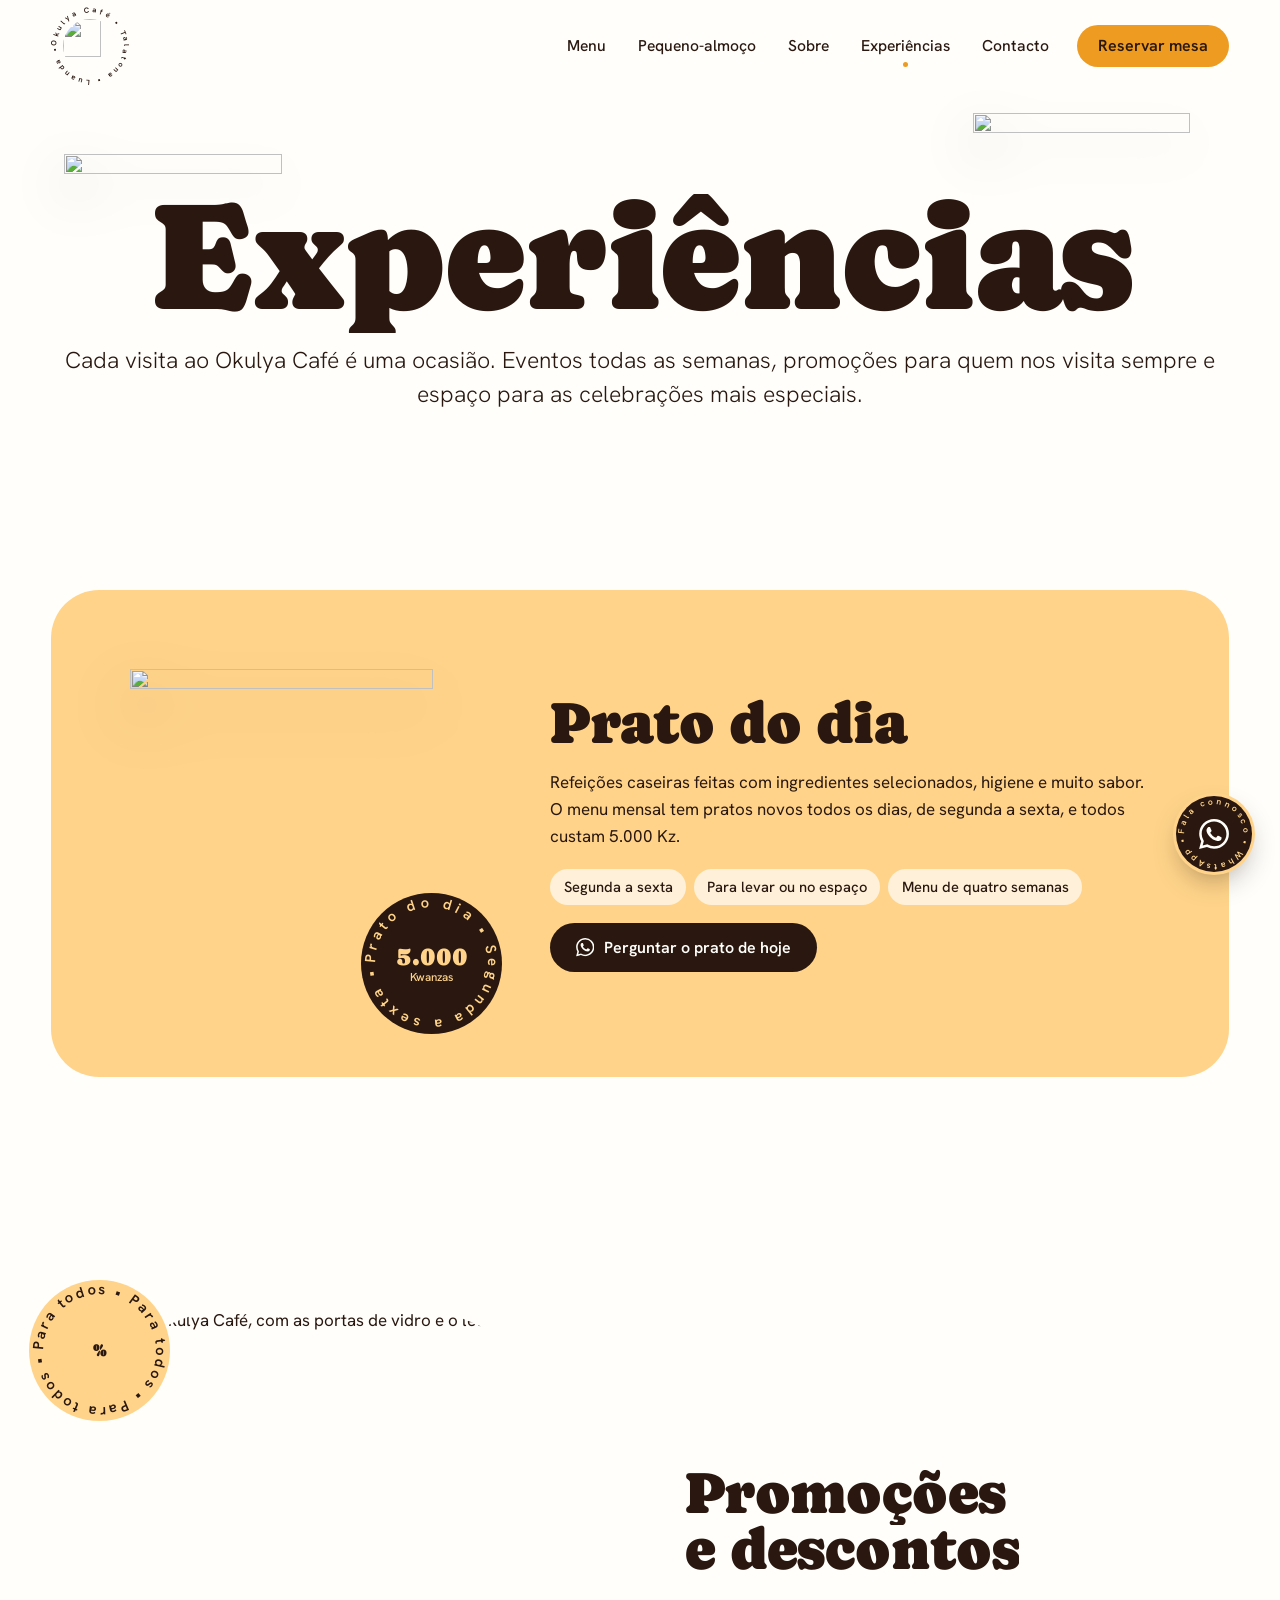
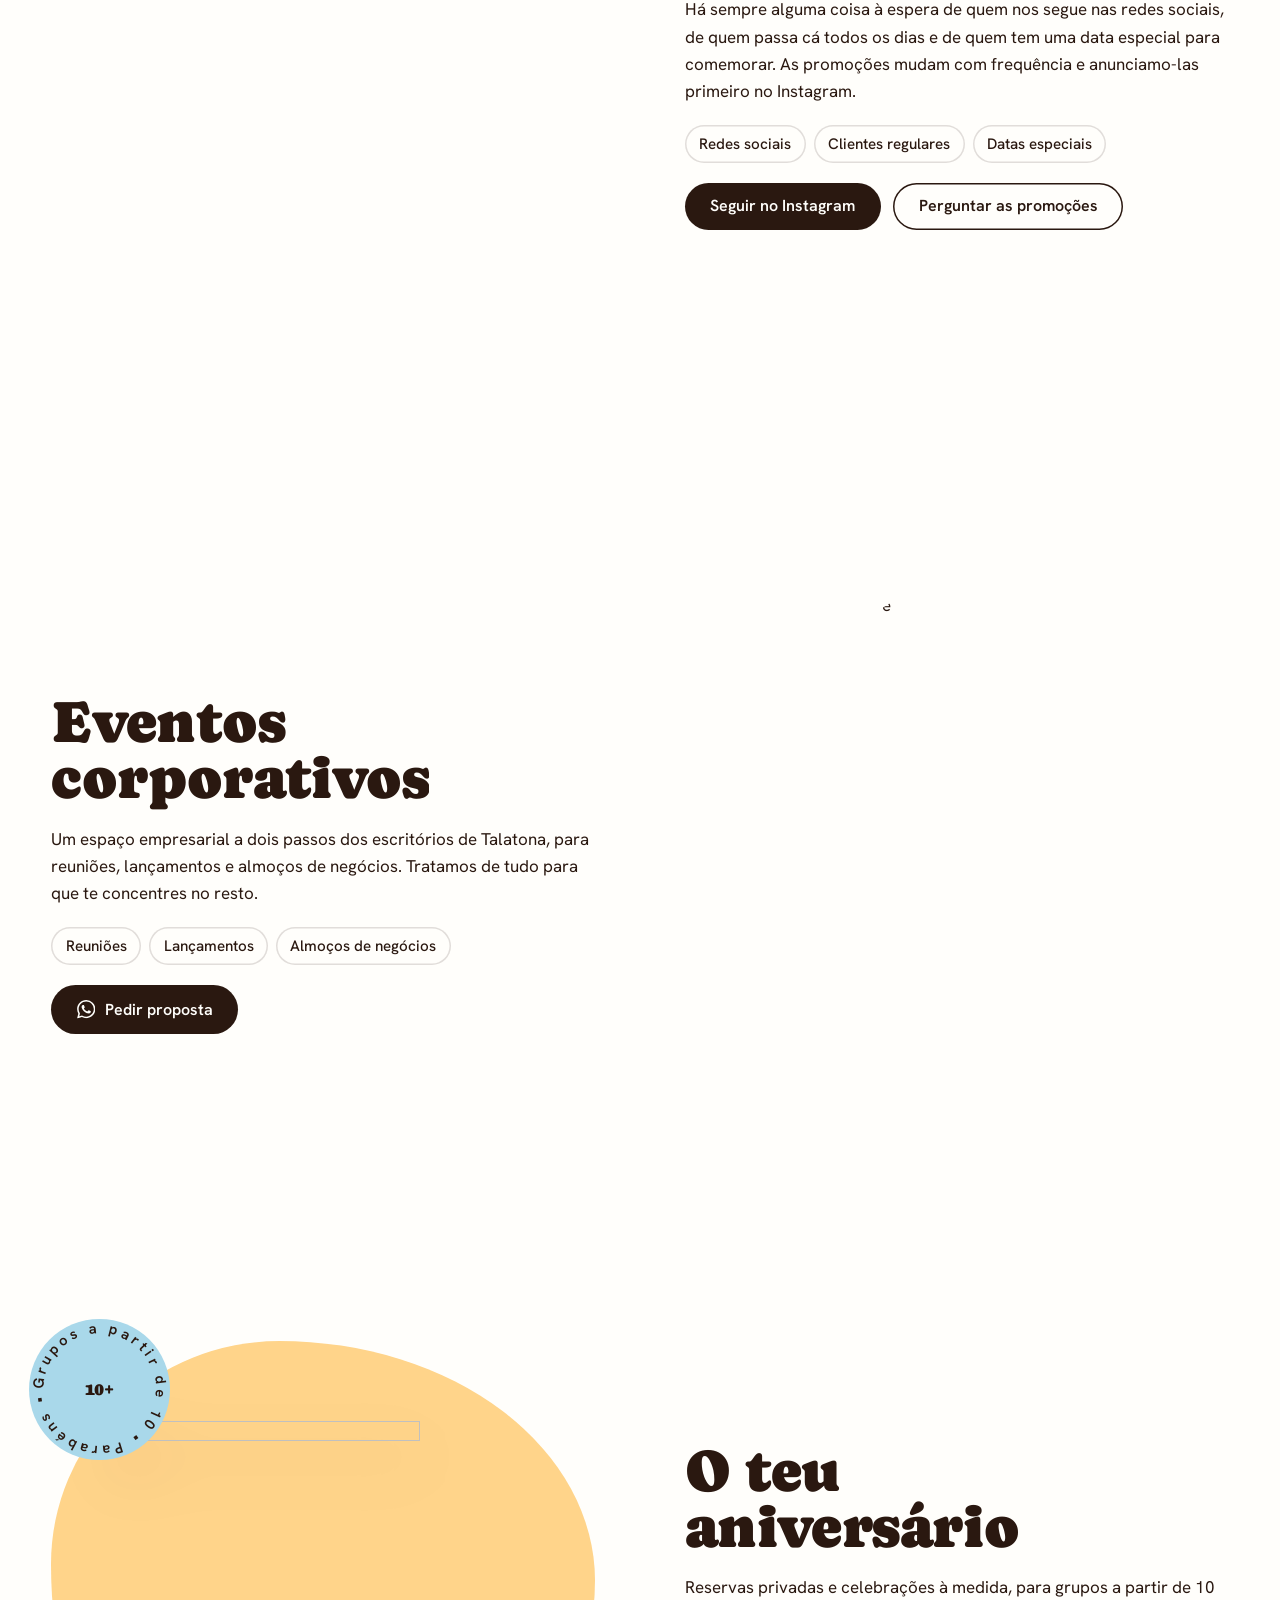
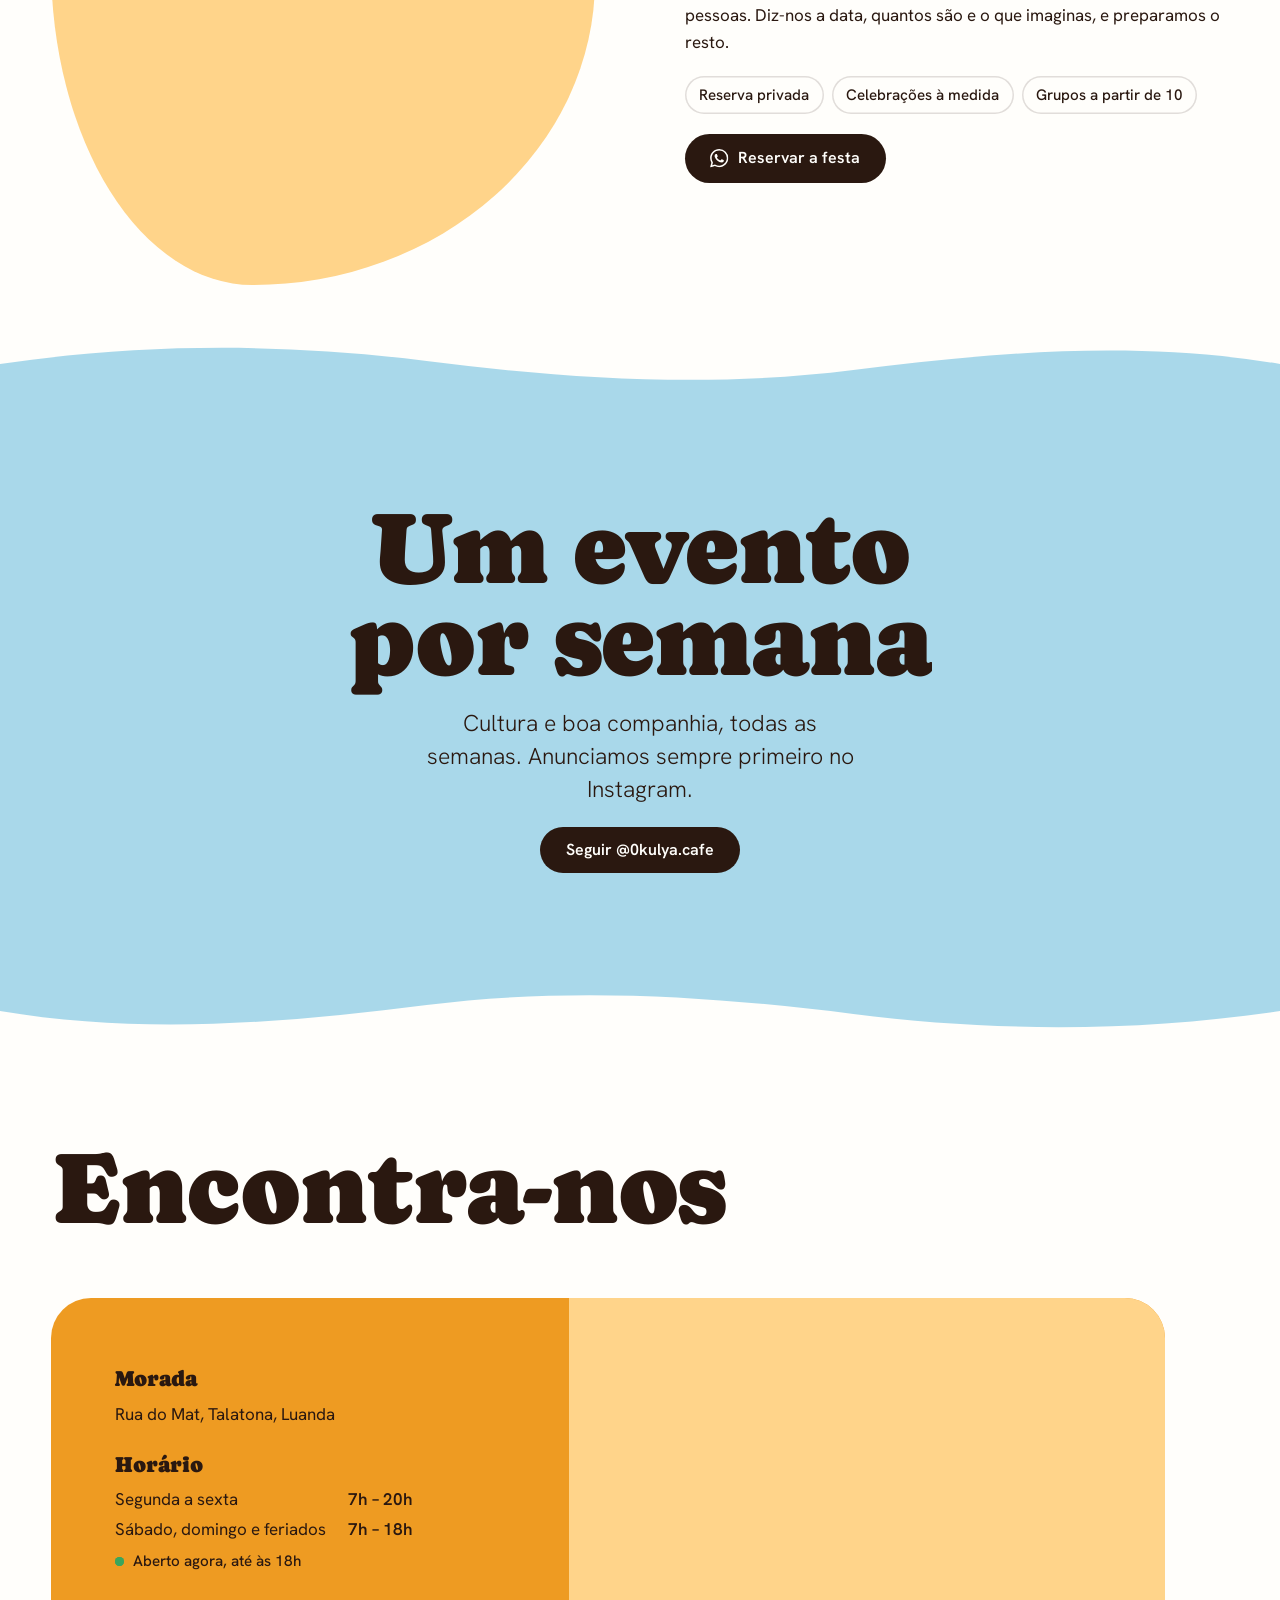
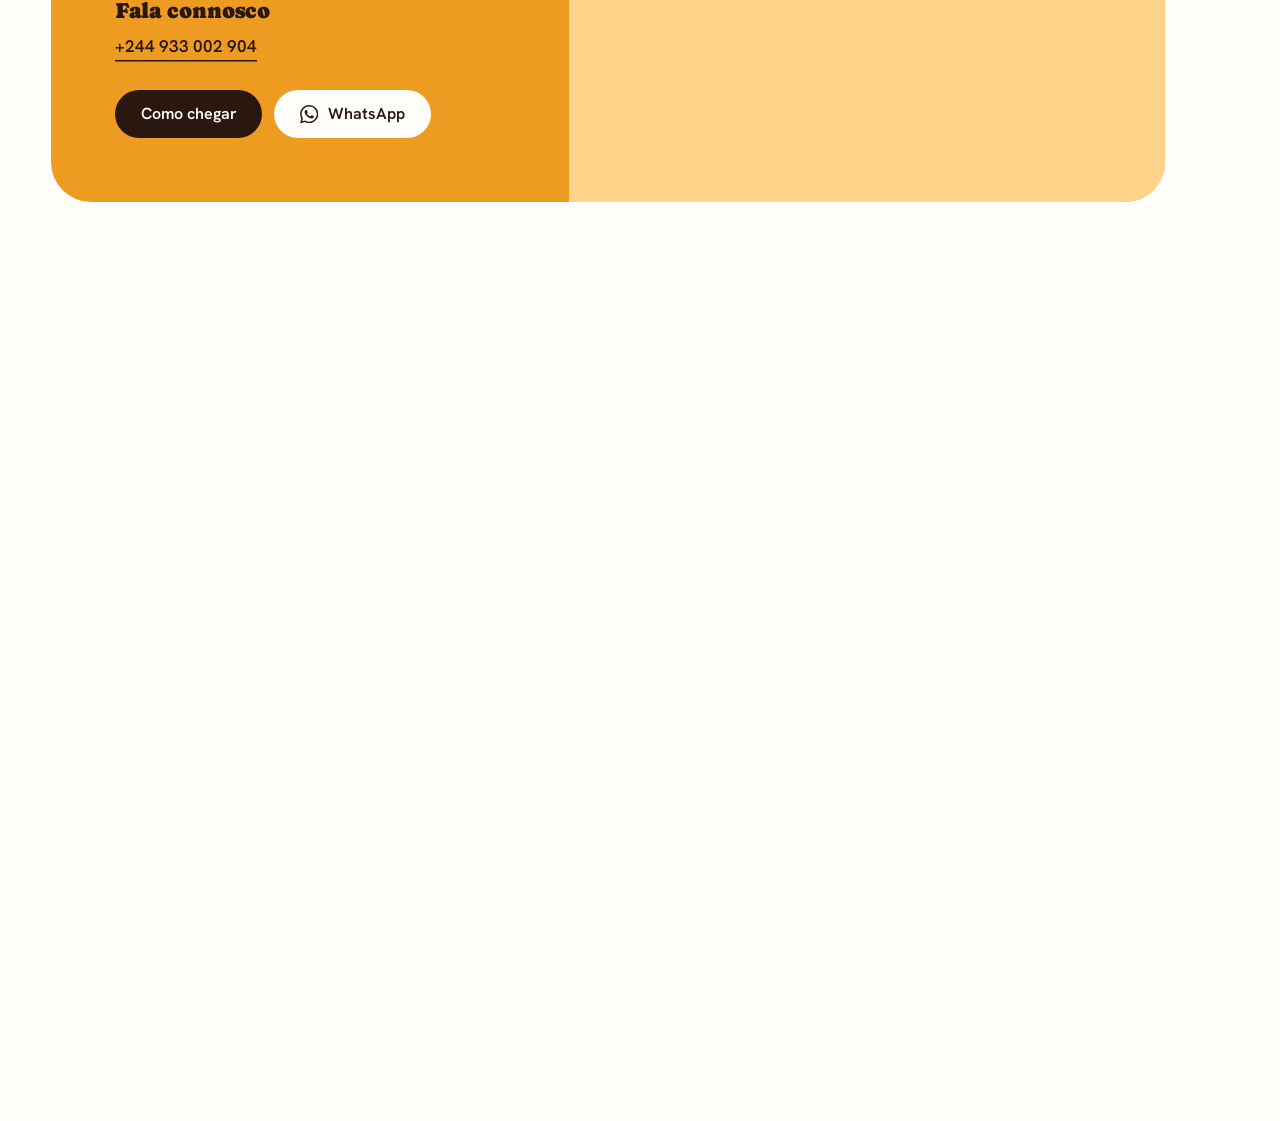
==== commit d73b7e88: "Give breakfast its own page and smooth out scrolling Breakfast moves to pequeno-almoco.html, linked " ====
--- a/okulya/experiencias.html
+++ b/okulya/experiencias.html
@@ -25,11 +25,12 @@
 
   <header class="site-header">
     <a class="brand" href="/okulya" aria-label="Okulya Café, página inicial">
-      <svg viewBox="0 0 100 100" aria-hidden="true"><defs><path id="ring-brand" d="M50,50 m-43,0 a43,43 0 1,1 86,0 a43,43 0 1,1 -86,0"/></defs><text><textPath href="#ring-brand" textLength="268">Okulya Café • Talatona • Luanda •</textPath></text></svg>
+      <span class="spin" aria-hidden="true"><svg viewBox="0 0 100 100"><defs><path id="ring-brand" d="M50,50 m-43,0 a43,43 0 1,1 86,0 a43,43 0 1,1 -86,0"/></defs><text><textPath href="#ring-brand" textLength="268">Okulya Café • Talatona • Luanda •</textPath></text></svg></span>
       <img src="/okulya/assets/img/logo.webp" alt="" width="56" height="56">
     </a>
     <nav class="nav" aria-label="Principal">
       <a href="/okulya/menu.html">Menu</a>
+      <a href="/okulya/pequeno-almoco.html">Pequeno-almoço</a>
       <a href="/okulya/sobre.html">Sobre</a>
       <a href="/okulya/experiencias.html" aria-current="page">Experiências</a>
       <a href="#contacto">Contacto</a>
@@ -42,6 +43,7 @@
     <div class="mobile-menu__blob" aria-hidden="true"></div>
     <ul>
       <li><a class="mm-link" href="/okulya/menu.html">Menu</a></li>
+      <li><a class="mm-link" href="/okulya/pequeno-almoco.html">Pequeno-almoço</a></li>
       <li><a class="mm-link" href="/okulya/sobre.html">Sobre</a></li>
       <li><a class="mm-link" href="/okulya/experiencias.html" aria-current="page">Experiências</a></li>
       <li><a class="mm-link" href="#contacto">Contacto</a></li>
@@ -68,7 +70,7 @@
           <div class="prato__visual">
             <img src="/okulya/assets/img/plate-3.webp" alt="" width="800" height="735" loading="lazy">
             <div class="sticker prato__price" data-pop>
-              <svg class="ring" viewBox="0 0 100 100" aria-hidden="true"><defs><path id="ring-prato2" d="M50,50 m-40,0 a40,40 0 1,1 80,0 a40,40 0 1,1 -80,0"/></defs><text><textPath href="#ring-prato2" textLength="248">Prato do dia • Segunda a sexta •</textPath></text></svg>
+              <span class="spin" aria-hidden="true"><svg class="ring" viewBox="0 0 100 100"><defs><path id="ring-prato2" d="M50,50 m-40,0 a40,40 0 1,1 80,0 a40,40 0 1,1 -80,0"/></defs><text><textPath href="#ring-prato2" textLength="248">Prato do dia • Segunda a sexta •</textPath></text></svg></span>
               <span class="sticker__core">5.000<small>Kwanzas</small></span>
             </div>
           </div>
@@ -95,7 +97,7 @@
           <div class="exp-row__media">
             <div class="shape"><img src="/okulya/assets/img/day-open.webp" alt="Entrada do Okulya Café, com as portas de vidro e o letreiro" width="720" height="1280" loading="lazy"></div>
             <div class="sticker" data-pop>
-              <svg class="ring" viewBox="0 0 100 100" aria-hidden="true"><defs><path id="ring-e1" d="M50,50 m-40,0 a40,40 0 1,1 80,0 a40,40 0 1,1 -80,0"/></defs><text><textPath href="#ring-e1" textLength="248">Para todos • Para todos • Para todos •</textPath></text></svg>
+              <span class="spin" aria-hidden="true"><svg class="ring" viewBox="0 0 100 100"><defs><path id="ring-e1" d="M50,50 m-40,0 a40,40 0 1,1 80,0 a40,40 0 1,1 -80,0"/></defs><text><textPath href="#ring-e1" textLength="248">Para todos • Para todos • Para todos •</textPath></text></svg></span>
               <span class="sticker__core">%</span>
             </div>
           </div>
@@ -137,7 +139,7 @@
           <div class="exp-row__media">
             <div class="shape shape--plate"><img src="/okulya/assets/img/plate-4.webp" alt="" width="800" height="761" loading="lazy"></div>
             <div class="sticker" data-pop style="--bg: var(--ceu)">
-              <svg class="ring" viewBox="0 0 100 100" aria-hidden="true"><defs><path id="ring-e3" d="M50,50 m-40,0 a40,40 0 1,1 80,0 a40,40 0 1,1 -80,0"/></defs><text><textPath href="#ring-e3" textLength="248">Grupos a partir de 10 • Parabéns •</textPath></text></svg>
+              <span class="spin" aria-hidden="true"><svg class="ring" viewBox="0 0 100 100"><defs><path id="ring-e3" d="M50,50 m-40,0 a40,40 0 1,1 80,0 a40,40 0 1,1 -80,0"/></defs><text><textPath href="#ring-e3" textLength="248">Grupos a partir de 10 • Parabéns •</textPath></text></svg></span>
               <span class="sticker__core">10+</span>
             </div>
           </div>
@@ -238,14 +240,14 @@
       <div class="footer__legal">
         <span>© <span data-year>2026</span> Okulya Café, Talatona, Luanda</span>
         <a class="footer__credit" href="https://innoweb.agency" target="_blank" rel="noopener">Made by Innoweb Agency Solutions</a>
-        <span class="footer__links"><a href="/okulya/menu.html">Menu</a><a href="/okulya/sobre.html">Sobre</a><a href="/okulya/experiencias.html">Experiências</a></span>
+        <span class="footer__links"><a href="/okulya/menu.html">Menu</a><a href="/okulya/pequeno-almoco.html">Pequeno-almoço</a><a href="/okulya/sobre.html">Sobre</a><a href="/okulya/experiencias.html">Experiências</a></span>
       </div>
     </div>
     <p class="footer__word" aria-hidden="true">okulya</p>
   </footer>
 
   <a class="sticker wa" href="https://wa.me/244933002904?text=Ol%C3%A1!%20Gostaria%20de%20saber%20mais%20sobre%20o%20Okulya%20Caf%C3%A9." target="_blank" rel="noopener" aria-label="Fala connosco no WhatsApp">
-    <svg class="ring" viewBox="0 0 100 100" aria-hidden="true"><defs><path id="ring-wa" d="M50,50 m-39,0 a39,39 0 1,1 78,0 a39,39 0 1,1 -78,0"/></defs><text><textPath href="#ring-wa" textLength="240">Fala connosco • WhatsApp •</textPath></text></svg>
+    <span class="spin" aria-hidden="true"><svg class="ring" viewBox="0 0 100 100"><defs><path id="ring-wa" d="M50,50 m-39,0 a39,39 0 1,1 78,0 a39,39 0 1,1 -78,0"/></defs><text><textPath href="#ring-wa" textLength="240">Fala connosco • WhatsApp •</textPath></text></svg></span>
     <svg class="wa__icon" viewBox="0 0 24 24" aria-hidden="true"><use href="#i-wa"/></svg>
   </a>
 
--- a/okulya/assets/css/style.css
+++ b/okulya/assets/css/style.css
@@ -48,6 +48,7 @@
 p { margin: 0; }
 ul, ol { margin: 0; padding: 0; list-style: none; }
 :focus-visible { outline: 3px solid var(--ambar); outline-offset: 3px; border-radius: 6px; }
+[hidden] { display: none !important; }
 .visually-hidden {
   position: absolute !important; width: 1px; height: 1px; padding: 0; margin: -1px;
   overflow: hidden; clip: rect(0 0 0 0); white-space: nowrap; border: 0;
@@ -79,7 +80,7 @@
 
 /* split-line reveal: lines rise out of a mask */
 .line-mask { display: block; overflow: hidden; padding-bottom: .08em; margin-bottom: -.08em; }
-.line-mask > span { display: block; will-change: transform; }
+.line-mask > span { display: block; }
 
 /* ---------- buttons & links ---------- */
 .btn {
@@ -110,8 +111,19 @@
 .status::before {
   content: ""; width: .6em; height: .6em; border-radius: 50%; background: #9A8F86; flex: none;
 }
-.status.is-open::before { background: #3BA55C; box-shadow: 0 0 0 0 rgba(59, 165, 92, .5); animation: ping 2.2s infinite; }
-@keyframes ping { 70% { box-shadow: 0 0 0 .6em rgba(59, 165, 92, 0); } 100% { box-shadow: 0 0 0 0 rgba(59, 165, 92, 0); } }
+.status.is-open { position: relative; }
+.status.is-open::before { background: #3BA55C; }
+/* the pulse is a separate dot that grows and fades: transform and opacity only, so it
+   runs on the GPU (an animated box-shadow repainted on every frame, all the time) */
+.status.is-open::after {
+  content: ""; position: absolute; left: 0; top: 50%; width: .6em; height: .6em; margin-top: -.3em;
+  border-radius: 50%; background: #3BA55C; pointer-events: none;
+  animation: pulse 2.2s infinite;
+}
+@keyframes pulse {
+  0% { transform: scale(1); opacity: .55; }
+  70%, 100% { transform: scale(3); opacity: 0; }
+}
 
 /* ==========================================================================
    Page transition (circle wipe in amber, the logo in the middle)
@@ -176,7 +188,11 @@
 .brand { position: relative; display: block; width: 78px; height: 78px; flex: none; transition: width .35s var(--ease), height .35s var(--ease); }
 .is-scrolled .brand { width: 62px; height: 62px; }
 .brand img { position: absolute; inset: 15%; width: 70%; height: 70%; border-radius: 50%; }
-.brand svg { position: absolute; inset: 0; width: 100%; height: 100%; animation: spin 22s linear infinite; }
+/* Rotating rings: the turn is on the HTML wrapper (.spin), which the GPU rotates as a
+   flat image. Rotating the <svg> itself made Chrome lay its text out again every frame. */
+.spin { position: absolute; inset: 0; display: block; pointer-events: none; }
+.spin > svg { width: 100%; height: 100%; }
+.brand .spin { animation: spin 22s linear infinite; }
 .brand text { font: 600 9.6px var(--font-body); letter-spacing: .14em; fill: var(--cafe); }
 @keyframes spin { to { transform: rotate(360deg); } }
 
@@ -222,7 +238,7 @@
 .mobile-menu ul { display: grid; gap: 4px; }
 .mobile-menu li { overflow: hidden; }
 .mobile-menu a.mm-link {
-  display: block; font-family: var(--font-display); font-size: clamp(3rem, 14vw, 5rem); line-height: 1.05;
+  display: block; font-family: var(--font-display); font-size: clamp(2.3rem, 10.5vw, 4.4rem); line-height: 1.08;
   text-decoration: none; transform: translateY(110%);
   transition: transform .6s var(--ease);
 }
@@ -230,12 +246,14 @@
 .menu-open .mobile-menu li:nth-child(2) a { transition-delay: .06s; }
 .menu-open .mobile-menu li:nth-child(3) a { transition-delay: .12s; }
 .menu-open .mobile-menu li:nth-child(4) a { transition-delay: .18s; }
+.menu-open .mobile-menu li:nth-child(5) a { transition-delay: .24s; }
 .mobile-menu__foot { margin-top: auto; display: grid; gap: 14px; font-size: 1rem; }
 .mobile-menu__blob {
   position: absolute; z-index: -1; right: -30vw; bottom: -10vh; width: 90vw; aspect-ratio: 1;
   background: var(--mel); border-radius: 42% 58% 63% 37% / 41% 44% 56% 59%;
-  animation: blob 40s linear infinite;
-}
+}
+/* only turns while the menu is open: a hidden animation still costs every frame */
+.menu-open .mobile-menu__blob { animation: blob 40s linear infinite; }
 
 @media (max-width: 960px) {
   :root { --header-h: 78px; }
@@ -266,7 +284,7 @@
   background: var(--bg, var(--mel)); color: var(--fg, var(--cafe));
   text-align: center; text-decoration: none;
 }
-.sticker svg.ring { position: absolute; inset: 0; width: 100%; height: 100%; animation: spin 16s linear infinite; }
+.sticker .spin { animation: spin 16s linear infinite; }
 .sticker svg.ring text { font: 600 10.5px var(--font-body); letter-spacing: .16em; fill: currentColor; }
 .sticker__core { position: relative; font-family: var(--font-display); line-height: .95; }
 
@@ -302,7 +320,8 @@
   border-radius: 42% 58% 63% 37% / 41% 44% 56% 59%;
   animation: blob 36s linear infinite; will-change: transform;
 }
-.hero__plates { position: absolute; inset: 0; will-change: transform; }
+/* a slow turn in CSS, so the GPU runs it (it was a never-ending GSAP tween on the main thread) */
+.hero__plates { position: absolute; inset: 0; animation: spin 90s linear infinite; }
 .hero__plate {
   position: absolute; inset: 9%; width: 82%; height: 82%; object-fit: contain;
   filter: drop-shadow(0 30px 40px rgba(42, 24, 16, .28));
@@ -792,13 +811,15 @@
    MENU page
    ========================================================================== */
 .menu-nav {
-  position: sticky; top: 74px; z-index: 40;
+  --nav-top: 74px;
+  position: sticky; top: var(--nav-top); z-index: 40;
   padding: 14px var(--gutter);
   background: rgba(255, 254, 251, .97);
-  transition: top .55s var(--ease);
-}
-.header-hidden .menu-nav { top: 0; }
-@media (max-width: 960px) { .menu-nav { top: 68px; } }
+  transition: transform .55s var(--ease);
+}
+/* follows the top bar up with a transform: animating `top` re-laid the page out every frame */
+.header-hidden .menu-nav { transform: translateY(calc(-1 * var(--nav-top))); }
+@media (max-width: 960px) { .menu-nav { --nav-top: 68px; } }
 .menu-nav ul { display: flex; gap: 8px; justify-content: center; overflow-x: auto; scrollbar-width: none; }
 .menu-nav ul::-webkit-scrollbar { display: none; }
 .menu-nav a {
@@ -835,6 +856,141 @@
 }
 .menu-note { text-align: center; padding: 28px var(--gutter) 0; color: var(--cafe-soft); font-size: .95rem; }
 
+/* ---------- dates on the monthly menu (all added by main.js) ---------- */
+/* "Esta semana" / "Hoje": a dark pill with a pulsing amber dot */
+.now-tag {
+  position: relative; display: inline-flex; align-items: center; gap: .5em; justify-self: start;
+  padding: .45em .9em; border-radius: 999px; background: var(--cafe); color: var(--cal);
+  font: 600 .78rem/1 var(--font-body); letter-spacing: .06em; text-transform: uppercase; white-space: nowrap;
+}
+.now-tag::before {
+  content: ""; width: .6em; height: .6em; border-radius: 50%; background: var(--ambar); flex: none;
+}
+.now-tag::after {
+  content: ""; position: absolute; left: .9em; top: 50%; width: .6em; height: .6em; margin-top: -.3em;
+  border-radius: 50%; background: var(--ambar); pointer-events: none;
+  animation: pulse 2.2s infinite;
+}
+
+.menu-nav small { font-size: .8em; font-weight: 400; opacity: .6; margin-left: .2em; }
+.menu-nav a.is-now { position: relative; }
+.menu-nav a.is-now::after {
+  content: ""; position: absolute; top: 2px; right: 2px; width: 10px; height: 10px; border-radius: 50%;
+  background: var(--ambar); box-shadow: 0 0 0 2px var(--cal);
+}
+.menu-week__dates { font-family: var(--font-display); font-size: clamp(1.2rem, 1.6vw, 1.45rem); color: var(--ambar); line-height: 1.1; }
+.menu-section.is-now .menu-section__aside .now-tag { margin-bottom: 4px; }
+@media (max-width: 860px) { .menu-section__aside .now-tag { justify-self: center; } }
+
+.menu-day__date { display: block; margin-top: .35em; font: 400 .9rem/1.2 var(--font-body); color: var(--cafe-soft); letter-spacing: 0; }
+.menu-day__date b { font-weight: 600; color: var(--cafe); }
+.menu-day { scroll-margin-top: 170px; transition: background-color .6s; }
+.menu-day.is-past > * { opacity: .45; }
+.menu-day.is-today {
+  padding: 22px clamp(16px, 2vw, 24px); margin-inline: calc(-1 * clamp(16px, 2vw, 24px));
+  border-radius: 24px; border-bottom-color: transparent; background: var(--mel);
+}
+.menu-day.is-today .menu-day__dishes li + li { border-top-color: rgba(42, 24, 16, .2); }
+.menu-day.is-flash { animation: day-flash 1.8s var(--ease); }
+@keyframes day-flash { 0%, 30% { box-shadow: 0 0 0 4px var(--ambar); } 100% { box-shadow: 0 0 0 4px rgba(238, 155, 34, 0); } }
+.menu-day:not(.is-today).is-flash { border-radius: 16px; }
+
+/* home: the dates under each week badge */
+.cat__dates { font-size: .85rem; font-weight: 600; padding: .35em .85em; border-radius: 999px; background: rgba(255, 254, 251, .55); margin-top: -4px; }
+.cat .now-tag { position: absolute; top: 2%; left: 50%; translate: -50% 0; rotate: -5deg; box-shadow: 0 0 0 3px var(--ambar); }
+.cat.is-now .cat__dates { background: var(--cafe); color: var(--cal); }
+.menu-band__cta { flex-wrap: wrap; gap: 12px; }
+
+/* ---------- menu page: today's card and the month calendar ---------- */
+.today { padding-block: 0 clamp(48px, 7vw, 96px); }
+.today__grid { display: grid; grid-template-columns: 1.25fr 1fr; gap: clamp(20px, 3vw, 40px); align-items: stretch; }
+.today__card {
+  position: relative; display: grid; align-content: start; gap: 18px;
+  padding: clamp(28px, 4vw, 56px); border-radius: 40px; background: var(--mel);
+}
+.today__eyebrow { display: flex; flex-wrap: wrap; align-items: center; gap: 8px 14px; padding-right: 120px; }
+.today__eyebrow .status { font-weight: 600; text-transform: uppercase; letter-spacing: .06em; font-size: .82rem; }
+.today__week { font-size: .95rem; color: var(--cafe-soft); }
+.today__week .ord { font-size: .85em; }
+.today__card h2 { padding-right: 110px; }
+.today__price { position: absolute; top: clamp(-28px, -2vw, -14px); right: clamp(14px, 3vw, 40px); --size: clamp(104px, 10vw, 132px); --bg: var(--cafe); --fg: var(--mel); rotate: 8deg; }
+.today__price .sticker__core { font-size: clamp(1.3rem, 1.6vw, 1.6rem); }
+.today__price .sticker__core small { display: block; font-family: var(--font-body); font-size: .45em; font-weight: 500; margin-top: .3em; }
+.today__dishes { display: grid; gap: 10px; margin-top: 8px; }
+.today__dishes li {
+  display: grid; grid-template-columns: auto 1fr auto; align-items: center; gap: 16px;
+  padding: 14px 14px 14px 14px; border-radius: 22px; background: rgba(255, 254, 251, .72);
+}
+.today__n {
+  display: grid; place-items: center; width: 46px; aspect-ratio: 1; border-radius: 50%;
+  background: var(--ambar); font-family: var(--font-display); font-size: 1.35rem; line-height: 1;
+}
+.today__dish { font-size: clamp(1.05rem, 1.4vw, 1.2rem); font-weight: 500; line-height: 1.3; }
+.today__order {
+  padding: .6em 1.1em; border-radius: 999px; background: var(--cafe); color: var(--cal);
+  font-weight: 600; font-size: .9rem; text-decoration: none; white-space: nowrap;
+  transition: transform .35s var(--ease-back);
+}
+.today__order:hover { transform: scale(1.06); }
+.today__note { font-size: .95rem; color: var(--cafe-soft); }
+
+.cal {
+  display: grid; align-content: space-between; gap: 18px;
+  padding: clamp(24px, 3.5vw, 44px); border-radius: 40px; box-shadow: inset 0 0 0 1.5px var(--line);
+}
+.cal__head { display: flex; flex-wrap: wrap; align-items: baseline; justify-content: space-between; gap: 6px 16px; }
+.cal__table { width: 100%; border-collapse: separate; border-spacing: 0 6px; table-layout: fixed; }
+.cal__table thead th { font-size: .78rem; font-weight: 600; text-transform: uppercase; letter-spacing: .08em; color: var(--cafe-soft); padding-bottom: 2px; }
+.cal__table thead td, .cal__table tbody th { width: 3.2em; }
+.cal__table td, .cal__table th { text-align: center; padding: 4px 2px; }
+.cal__table tbody th a {
+  font-family: var(--font-display); font-weight: 400; font-size: 1rem; text-decoration: none; color: var(--cafe-soft);
+}
+.cal__table tbody th .ord { font-size: .7em; vertical-align: .35em; }
+.cal__table tr.is-now td, .cal__table tr.is-now th { background: #FFF1D6; }
+.cal__table tr.is-now th { border-radius: 999px 0 0 999px; }
+.cal__table tr.is-now td:last-child { border-radius: 0 999px 999px 0; }
+.cal__table tr.is-now th a { color: var(--cafe); }
+.cal__day {
+  display: grid; place-items: center; width: min(100%, 48px); aspect-ratio: 1; margin-inline: auto; border-radius: 50%;
+  font-family: var(--font-display); font-size: clamp(1.05rem, 1.5vw, 1.3rem); line-height: 1; text-decoration: none;
+  transition: transform .35s var(--ease-back), background-color .25s;
+}
+.cal__day:hover { transform: scale(1.12); background: var(--mel); }
+.cal__day.is-past { color: rgba(42, 24, 16, .3); text-decoration: line-through; text-decoration-thickness: 1.5px; }
+.cal__day.is-today { position: relative; isolation: isolate; background: var(--ambar); color: var(--cafe); }
+.cal__day.is-today::after {
+  content: ""; position: absolute; inset: 0; z-index: -1; border-radius: 50%; background: var(--ambar);
+  pointer-events: none; animation: pulse-day 2.2s infinite;
+}
+@keyframes pulse-day {
+  0% { transform: scale(1); opacity: .6; }
+  70%, 100% { transform: scale(1.5); opacity: 0; }
+}
+.cal__key { display: flex; flex-wrap: wrap; gap: 8px 18px; font-size: .85rem; color: var(--cafe-soft); }
+.cal__key li { display: inline-flex; align-items: center; gap: .5em; }
+.cal__dot { width: .8em; height: .8em; border-radius: 50%; }
+.cal__dot--today { background: var(--ambar); }
+.cal__dot--week { background: #FFE2AE; }
+.cal__dot--past { box-shadow: inset 0 0 0 1.5px rgba(42, 24, 16, .3); }
+
+@media (max-width: 960px) {
+  .today__grid { grid-template-columns: 1fr; }
+}
+@media (max-width: 560px) {
+  .today__card, .cal { border-radius: 28px; }
+  .today__eyebrow, .today__card h2 { padding-right: 84px; }
+  .today__price { --size: 92px; top: -20px; right: 12px; }
+  .today__price .sticker__core { font-size: 1.15rem; }
+  .today__dishes li { gap: 12px; padding: 12px; border-radius: 18px; }
+  .today__n { width: 36px; font-size: 1.05rem; }
+  .today__dish { font-size: 1rem; }
+  .today__order { padding: .55em .9em; font-size: .85rem; }
+}
+@media (max-width: 600px) {
+  .menu-day.is-today { padding: 18px 12px; margin-inline: -8px; border-radius: 20px; }
+}
+
 
 .prato-band { background: var(--ambar); padding-block: clamp(60px, 8vw, 100px); }
 .prato-band .wrap { display: flex; flex-wrap: wrap; align-items: center; justify-content: space-between; gap: 28px; }
@@ -845,6 +1001,65 @@
 .prato-band p { margin-top: 10px; max-width: 40ch; }
 .menu-section__aside img.menu-section__photo { width: min(100%, 280px); aspect-ratio: 1; object-fit: cover; border-radius: 50%; filter: none; }
 .menu-item__price small { font-weight: 400; }
+
+/* ==========================================================================
+   Lunch / breakfast switch (menu page and breakfast page heroes)
+   ========================================================================== */
+.menu-switch {
+  position: relative; z-index: 2; display: inline-grid; grid-template-columns: 1fr 1fr; gap: 6px;
+  margin-top: clamp(24px, 3vw, 36px); padding: 6px; border-radius: 999px;
+  background: var(--cal); box-shadow: inset 0 0 0 1.5px var(--line), 0 14px 30px -18px rgba(42, 24, 16, .35);
+}
+.menu-switch a {
+  display: grid; justify-items: center; gap: 2px; padding: .75em 1.6em; border-radius: 999px;
+  text-decoration: none; text-align: center; transition: background-color .25s, color .25s;
+}
+.menu-switch b { font-family: var(--font-display); font-weight: 400; font-size: clamp(1.1rem, 1.6vw, 1.35rem); line-height: 1.1; }
+.menu-switch small { font-size: .78rem; opacity: .7; white-space: nowrap; }
+.menu-switch a:hover { background: rgba(255, 212, 138, .55); }
+.menu-switch a[aria-current="page"] { background: var(--cafe); color: var(--cal); }
+@media (max-width: 480px) {
+  .menu-switch { display: grid; width: 100%; }
+  .menu-switch a { padding: .7em .6em; }
+}
+
+/* ==========================================================================
+   Breakfast page: every category as a card, prices aligned on the right
+   ========================================================================== */
+/* room under the big title for the cedilla of "almoço" */
+.page-hero--bf .line-mask { padding-bottom: .24em; margin-bottom: -.1em; }
+.bf-section { padding-block: clamp(56px, 8vw, 110px); }
+.bf-section--drinks { background: #FFF7E8; }
+.bf-section__title { margin-bottom: clamp(24px, 4vw, 44px); }
+.bf-grid { columns: 3 300px; column-gap: clamp(16px, 2.4vw, 28px); }
+.bf-card {
+  break-inside: avoid; margin-bottom: clamp(16px, 2.4vw, 28px);
+  padding: clamp(22px, 2.6vw, 32px); border-radius: 28px;
+  background: var(--cal); box-shadow: inset 0 0 0 1.5px var(--line);
+  scroll-margin-top: 150px;
+}
+.bf-section--drinks .bf-card { background: #FFFEFB; }
+.bf-card__title { font-family: var(--font-display); font-size: clamp(1.45rem, 2.2vw, 1.85rem); line-height: 1.1; margin-bottom: 14px; }
+.price-list li { display: flex; align-items: baseline; gap: 10px; padding-block: 11px; border-top: 1px dashed var(--line); font-size: 1.06rem; line-height: 1.35; }
+.price-list li:first-child { border-top: 0; padding-top: 4px; }
+.price-list__dots { flex: 1; min-width: 16px; border-bottom: 2px dotted rgba(42, 24, 16, .25); translate: 0 -.3em; }
+.price-list__price { font-weight: 600; white-space: nowrap; font-variant-numeric: tabular-nums; }
+.bf-card.is-flash { animation: day-flash 1.8s var(--ease); }
+
+/* homepage: breakfast band with a chip for every category */
+.bf-band { padding-block: clamp(64px, 9vw, 120px); background: #FFF7E8; }
+.bf-band__grid { display: grid; grid-template-columns: 1fr 1.1fr; gap: clamp(32px, 6vw, 90px); align-items: center; }
+.bf-band__lead { display: grid; gap: 18px; justify-items: start; }
+.bf-band__chips { display: flex; flex-wrap: wrap; gap: 10px; }
+.bf-band__chips a {
+  display: block; padding: .8em 1.3em; border-radius: 999px; text-decoration: none; font-weight: 600;
+  background: var(--mel); transition: transform .3s var(--ease-back), background-color .25s;
+}
+.bf-band__chips a.is-drink { background: var(--cal); box-shadow: inset 0 0 0 1.5px var(--line); }
+.bf-band__chips a:hover { transform: translateY(-3px) rotate(-2deg); background: var(--ambar); }
+@media (max-width: 860px) {
+  .bf-band__grid { grid-template-columns: 1fr; }
+}
 
 @media (max-width: 860px) {
   .menu-section__grid { grid-template-columns: 1fr; }
@@ -948,6 +1163,10 @@
 /* ==========================================================================
    Reduced motion: keep everything readable and still
    ========================================================================== */
+/* looping decorations stop while they are off screen (main.js sets .is-offscreen) */
+.is-offscreen, .is-offscreen::before, .is-offscreen::after,
+.is-offscreen .spin, .is-offscreen img, .is-offscreen i::after { animation-play-state: paused !important; }
+
 @media (prefers-reduced-motion: reduce) {
   *, *::before, *::after { animation-duration: .001ms !important; animation-iteration-count: 1 !important; transition-duration: .001ms !important; }
   html.is-entering .pt { animation: none; clip-path: circle(0% at 50% 50%); }
